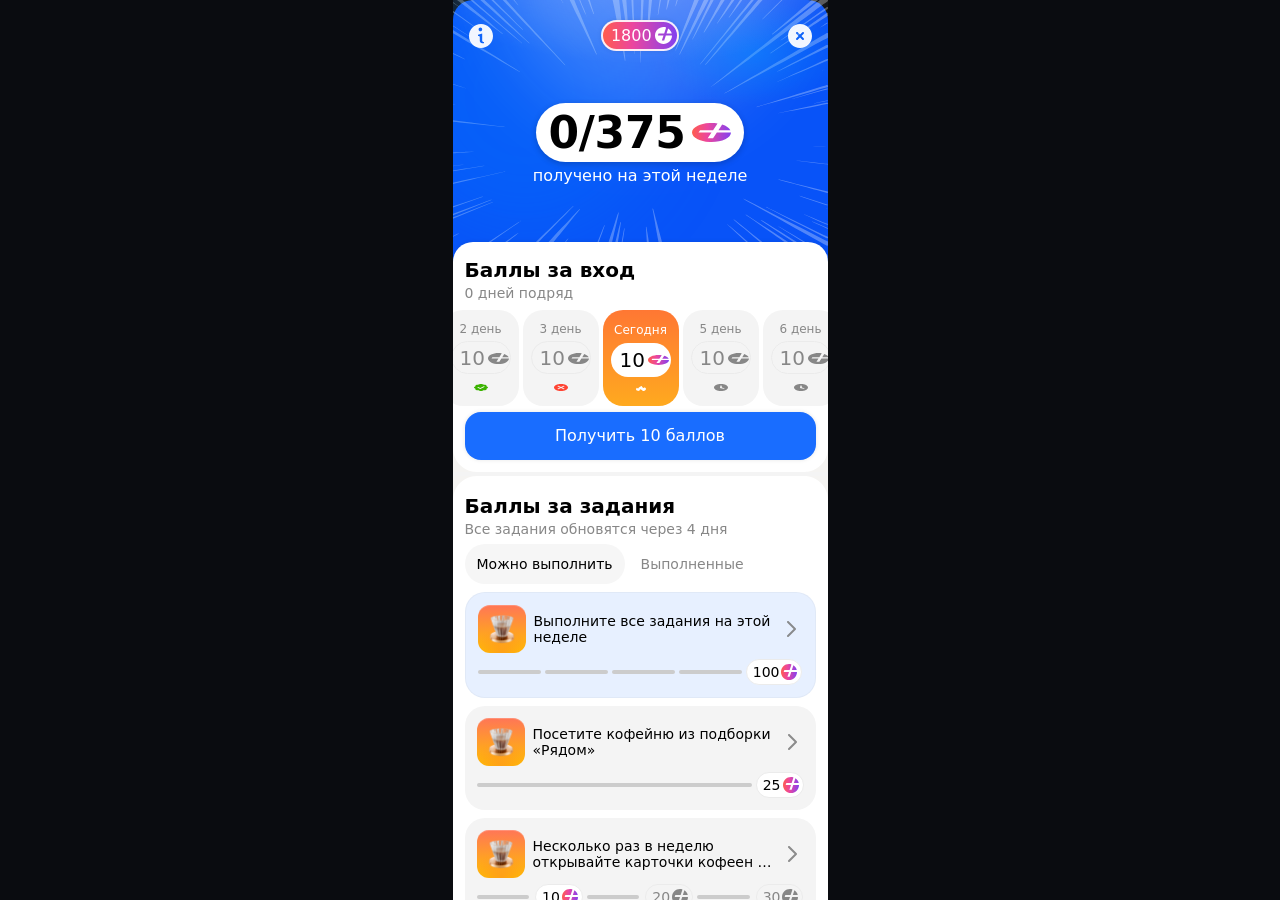
==== index.html @ e3fb606b "Мобильные: лучи через background-image; без scrollIntoView в прогрессе заданий - hero-rays: фон вмес" ====
<!DOCTYPE html>
<html lang="ru">
  <head>
    <meta charset="UTF-8" />
    <meta name="viewport" content="width=device-width, initial-scale=1" />
    <title>Геймцентр — задания</title>
    <link rel="preconnect" href="https://yastatic.net" crossorigin />
    <link rel="stylesheet" href="fonts.css" />
    <link rel="stylesheet" href="styles.css" />
    <link rel="stylesheet" href="game.css" />
  </head>
  <body>
    <div class="game">
      <div class="game__inner">
        <header class="game-hero" aria-label="Прогресс за неделю">
          <!-- 2277:43684 — лучи (y -30, h 345, x на img -4.608), под пятнами 2277:43852 -->
          <div class="game-hero__rays" aria-hidden="true"></div>
          <!-- 2277:43852 — два мягких пятна (SVG из макета), под градиентом свечения -->
          <div class="game-hero__blob game-hero__blob--1" aria-hidden="true">
            <div class="game-hero__blob-rot">
              <div class="game-hero__blob-frame">
                <img class="game-hero__blob-img" src="assets/screen/hero-blob-1.svg" alt="" width="453" height="446" />
              </div>
            </div>
          </div>
          <div class="game-hero__blob game-hero__blob--2" aria-hidden="true">
            <div class="game-hero__blob-rot">
              <div class="game-hero__blob-frame">
                <img class="game-hero__blob-img" src="assets/screen/hero-blob-2.svg" alt="" width="453" height="446" />
              </div>
            </div>
          </div>
          <div class="game-hero__glow" aria-hidden="true"></div>
          <!-- 2314:16558: YS Text Medium 16/20, глифы 24/24 + Plus 20 (inset 6.25% → 17.5) -->
          <div class="game-header">
            <button type="button" class="game-header__ico" aria-label="Справка">
              <img
                class="game-header__ico-img"
                src="assets/screen/header-icon-info.svg"
                width="24"
                height="24"
                alt=""
                decoding="async"
              />
            </button>
            <div class="game-balance">
              <div class="game-balance__pill" role="status" aria-label="Баланс баллов">
                <div class="game-balance__row">
                  <span class="game-balance__value" id="headerBalanceValue">1800</span>
                  <div class="game-balance__ico-box" aria-hidden="true">
                    <img
                      class="game-balance__ico"
                      src="assets/screen/balance-plus-glyph.svg"
                      alt=""
                      decoding="async"
                    />
                  </div>
                </div>
              </div>
            </div>
            <button type="button" class="game-header__ico" aria-label="Закрыть">
              <img
                class="game-header__ico-img"
                src="assets/screen/header-icon-close.svg"
                width="24"
                height="24"
                alt=""
                decoding="async"
              />
            </button>
          </div>
          <div class="game-hero__text">
            <h1 class="game-hero__title-sr">Выполняйте задания за баллы</h1>
            <div class="game-hero__text-inner">
              <div class="game-hero__week-block">
                <div class="game-hero__week-row">
                  <div class="game-hero__week-pill" role="status" aria-label="Прогресс за неделю по баллам">
                    <span class="game-hero__week-val" id="headerWeekProgress">0/375</span>
                    <div class="game-hero__week-ico" aria-hidden="true">
                      <img
                        class="game-hero__week-ico-img"
                        src="assets/screen/week-progress-plus.svg"
                        width="44"
                        height="44"
                        alt=""
                        decoding="async"
                      />
                    </div>
                  </div>
                </div>
                <p class="game-hero__sub">получено на этой неделе</p>
              </div>
            </div>
          </div>
        </header>
        <div class="game-sheet">
          <div class="game-slab">
            <h2 class="game-slab__h">Баллы за вход</h2>
            <p class="game-slab__hint" id="dailyStreakHint">0 дней подряд</p>
          </div>
          <!-- 2277:43643 + 2282: ряд дней: YS Text Medium, токены text/secondary #878787, margin/gap/пилы по макету -->
          <div class="daily" role="list" aria-label="Серия дней">
            <div class="daily__cell daily__cell--lost" role="listitem">
              <span class="daily__day">1 день</span>
              <div class="daily__tag">
                <div class="daily__tag-line">
                  <span class="daily__tag-val">10</span>
                  <div class="daily__tag-ico-wrap" aria-hidden="true">
                    <img class="daily__tag-ico" src="assets/screen/daily-glyph-coin.svg" width="21" height="21" alt="" />
                  </div>
                </div>
              </div>
              <img
                class="daily__mark"
                src="assets/screen/daily-icon-lost.svg"
                width="14"
                height="14"
                alt=""
                decoding="async"
              />
            </div>
            <div class="daily__cell daily__cell--icondone" role="listitem">
              <span class="daily__day">2 день</span>
              <div class="daily__tag">
                <div class="daily__tag-line">
                  <span class="daily__tag-val">10</span>
                  <div class="daily__tag-ico-wrap" aria-hidden="true">
                    <img class="daily__tag-ico" src="assets/screen/daily-glyph-coin.svg" width="21" height="21" alt="" />
                  </div>
                </div>
              </div>
              <img
                class="daily__mark"
                src="assets/screen/daily-icon-done.svg"
                width="14"
                height="14"
                alt=""
                decoding="async"
              />
            </div>
            <div class="daily__cell daily__cell--lost" role="listitem">
              <span class="daily__day">3 день</span>
              <div class="daily__tag">
                <div class="daily__tag-line">
                  <span class="daily__tag-val">10</span>
                  <div class="daily__tag-ico-wrap" aria-hidden="true">
                    <img class="daily__tag-ico" src="assets/screen/daily-glyph-coin.svg" width="21" height="21" alt="" />
                  </div>
                </div>
              </div>
              <img
                class="daily__mark"
                src="assets/screen/daily-icon-lost.svg"
                width="14"
                height="14"
                alt=""
                decoding="async"
              />
            </div>
            <div
              class="daily__cell daily__cell--today"
              id="dailyCellToday"
              role="listitem"
              data-claimed="false"
              aria-label="Серия, сегодня"
            >
              <span class="daily__day">Сегодня</span>
              <div class="daily__tag">
                <div class="daily__tag-line">
                  <span class="daily__tag-val">10</span>
                  <div class="daily__tag-ico-wrap" aria-hidden="true">
                    <img
                      class="daily__tag-ico"
                      id="dailyCellTodayGlyph"
                      src="assets/screen/daily-glyph-coin-today.svg"
                      width="21"
                      height="21"
                      alt=""
                    />
                  </div>
                </div>
              </div>
              <img
                class="daily__mark daily__mark--flame"
                id="dailyCellTodayMark"
                src="assets/screen/daily-icon-flame.svg"
                width="10"
                height="10"
                alt=""
                decoding="async"
                aria-hidden="true"
              />
            </div>
            <div class="daily__cell daily__cell--iconnext" role="listitem">
              <span class="daily__day">5 день</span>
              <div class="daily__tag">
                <div class="daily__tag-line">
                  <span class="daily__tag-val">10</span>
                  <div class="daily__tag-ico-wrap" aria-hidden="true">
                    <img class="daily__tag-ico" src="assets/screen/daily-glyph-coin.svg" width="21" height="21" alt="" />
                  </div>
                </div>
              </div>
              <img
                class="daily__mark"
                src="assets/screen/daily-icon-next.svg"
                width="14"
                height="14"
                alt=""
                decoding="async"
              />
            </div>
            <div class="daily__cell daily__cell--iconnext" role="listitem">
              <span class="daily__day">6 день</span>
              <div class="daily__tag">
                <div class="daily__tag-line">
                  <span class="daily__tag-val">10</span>
                  <div class="daily__tag-ico-wrap" aria-hidden="true">
                    <img class="daily__tag-ico" src="assets/screen/daily-glyph-coin.svg" width="21" height="21" alt="" />
                  </div>
                </div>
              </div>
              <img
                class="daily__mark"
                src="assets/screen/daily-icon-next.svg"
                width="14"
                height="14"
                alt=""
                decoding="async"
              />
            </div>
            <div class="daily__cell daily__cell--iconnext" role="listitem">
              <span class="daily__day">7 день</span>
              <div class="daily__tag">
                <div class="daily__tag-line">
                  <span class="daily__tag-val">10</span>
                  <div class="daily__tag-ico-wrap" aria-hidden="true">
                    <img class="daily__tag-ico" src="assets/screen/daily-glyph-coin.svg" width="21" height="21" alt="" />
                  </div>
                </div>
              </div>
              <img
                class="daily__mark"
                src="assets/screen/daily-icon-next.svg"
                width="14"
                height="14"
                alt=""
                decoding="async"
              />
            </div>
          </div>
          <button type="button" class="daily-cta js-award-claim" id="getDailyBtn" data-reward="10">Получить 10 баллов</button>
          <div class="game-dsep" role="separator" aria-hidden="true">
            <span class="game-dsep__corner game-dsep__corner--tl"
              ><img src="assets/screen/game-dsep-corner-tl.svg" width="32" height="32" alt="" decoding="async"
            /></span>
            <span class="game-dsep__corner game-dsep__corner--tr"
              ><img src="assets/screen/game-dsep-corner-tr.svg" width="32" height="32" alt="" decoding="async"
            /></span>
            <span class="game-dsep__corner game-dsep__corner--bl"
              ><img src="assets/screen/game-dsep-corner-bl.svg" width="32" height="32" alt="" decoding="async"
            /></span>
            <span class="game-dsep__corner game-dsep__corner--br"
              ><img src="assets/screen/game-dsep-corner-br.svg" width="32" height="32" alt="" decoding="async"
            /></span>
          </div>
          <section class="weekly" aria-labelledby="weekly-h">
            <div class="weekly__head">
              <h2 id="weekly-h" class="weekly__title">Баллы за задания</h2>
              <p class="weekly__hint">Все задания обновятся через 4 дня</p>
            </div>
            <div class="task-tabs">
              <div class="task-tabs__track" role="tablist" aria-label="Типы заданий">
                <button type="button" class="task-tabs__tab" role="tab" id="tab-avail" aria-selected="true" aria-controls="task-panel-available" tabindex="0">Можно выполнить</button>
                <button type="button" class="task-tabs__tab" role="tab" id="tab-finished" aria-selected="false" aria-controls="task-panel-done" tabindex="-1">Выполненные</button>
              </div>
            </div>
            <div class="task-panels">
              <div class="task-list task-panel" id="task-panel-available" role="tabpanel" aria-labelledby="tab-avail">
                
                <article
                  class="award-card award-card--active award-card--spotlight award-card--task-cursor award-card--task-cursor--active"
                  data-state="active"
                  data-task="spotlight"
                  data-task-title="Выполните все задания на этой неделе"
                  aria-label="Главное задание недели: все задания выполнены"
                >
                  <div class="award-card__top">
                    <div class="award-card__row award-card__row--tight">
                      <div class="award-card__icon-wrap" aria-hidden="true">
                        <div class="award-card__icon-bg">
                          <div class="award-card__icon-inner">
                            <img class="award-card__icon-img" src="assets/coffee.png" width="32" height="32" alt="" decoding="async" />
                          </div>
                        </div>
                      </div>
                      <div class="award-card__list-block">
                        <p class="award-card__title">Выполните все задания на этой неделе</p>
                        <button type="button" class="award-card__link" aria-label="Подробнее">
                          <img class="award-card__chev" src="assets/chevron.svg" width="9" height="16" alt="" />
                        </button>
                      </div>
                    </div>
                  </div>
                  <div class="award-card__progress award-card__progress--quad award-card__progress--spotlight" aria-hidden="true">
                    <div class="award-card__qseg award-card__qseg--spotlight">
                      <div class="award-card__dbar award-card__dbar--spotlight js-dbar-early" data-idx="0"></div>
                    </div>
                    <div class="award-card__qseg award-card__qseg--spotlight">
                      <div class="award-card__dbar award-card__dbar--spotlight js-dbar-early" data-idx="1"></div>
                    </div>
                    <div class="award-card__qseg award-card__qseg--spotlight">
                      <div class="award-card__dbar award-card__dbar--spotlight js-dbar-early" data-idx="2"></div>
                    </div>
                    <div class="award-card__qseg award-card__qseg--spotlight award-card__qseg--track">
                      <div class="award-card__dbar award-card__dbar--spotlight">
                        <div class="award-card__dbar-fill award-card__dbar-fill--quad js-spotbar-last" style="width: 0%"></div>
                      </div>
                    </div>
                    <div class="award-card__tag award-card__tag--on award-card__tag--end award-card__tag--spotlight">
                      <span class="award-card__tag-val">100</span>
                      <img
                        class="award-card__tag-ico"
                        src="assets/screen/award-coin-glyph-warm.svg"
                        width="16"
                        height="16"
                        alt=""
                        decoding="async"
                      />
                    </div>
                  </div>
                  <div class="award-card__footer js-spot-claim-footer" hidden>
                    <button
                      type="button"
                      class="award-card__primary js-award-claim js-task-claim"
                      data-reward="100"
                    >
                      Получить 100 баллов
                    </button>
                  </div>
                </article>
                <article
                  class="award-card award-card--active award-card--task-cursor award-card--task-cursor--active"
                  data-state="active"
                  data-task="extra1"
                  data-task-title="Посетите кофейню из подборки «Рядом»"
                  aria-label="Простое задание: визит в кофейню"
                >
                  <div class="award-card__top">
                    <div class="award-card__row award-card__row--tight">
                      <div class="award-card__icon-wrap" aria-hidden="true">
                        <div class="award-card__icon-bg">
                          <div class="award-card__icon-inner">
                            <img class="award-card__icon-img" src="assets/coffee.png" width="32" height="32" alt="" />
                          </div>
                        </div>
                      </div>
                      <div class="award-card__list-block">
                        <p class="award-card__title">Посетите кофейню из подборки «Рядом»</p>
                        <button type="button" class="award-card__link" aria-label="Подробнее">
                          <img class="award-card__chev" src="assets/chevron.svg" width="9" height="16" alt="" />
                        </button>
                      </div>
                    </div>
                  </div>
                  <div class="award-card__progress award-card__progress--bonus" aria-hidden="true">
                    <div class="award-card__qseg award-card__qseg--track award-card__bonus-qseg">
                      <div class="award-card__dbar">
                        <div class="award-card__dbar-fill award-card__dbar-fill--quad js-simple-task-bar-fill" style="width: 0%"></div>
                      </div>
                    </div>
                    <div class="award-card__tag award-card__tag--on award-card__tag--end">
                      <span class="award-card__tag-val js-extra-tag-val">25</span>
                      <img
                        class="award-card__tag-ico"
                        src="assets/screen/award-coin-glyph-warm.svg"
                        width="16"
                        height="16"
                        alt=""
                        decoding="async"
                      />
                    </div>
                  </div>
                  <div class="award-card__footer js-generic-claim-footer" hidden>
                    <button type="button" class="award-card__primary js-award-claim js-task-claim" data-reward="25">
                      Получить 25 баллов
                    </button>
                  </div>
                </article>
                <article
                  class="award-card award-card--active award-card--task-cursor award-card--task-cursor--active"
                  data-state="active"
                  data-task="milestone"
                  aria-label="Этапы наград"
                >
                  <div class="award-card__top">
                    <div class="award-card__row award-card__row--tight">
                      <div class="award-card__icon-wrap" aria-hidden="true">
                        <div class="award-card__icon-bg">
                          <div class="award-card__icon-inner">
                            <img class="award-card__icon-img" src="assets/coffee.png" width="32" height="32" alt="" />
                          </div>
                        </div>
                      </div>
                      <div class="award-card__list-block">
                        <p class="award-card__title">
                          Несколько раз в неделю открывайте карточки кофеен — любые точки на карте
                        </p>
                        <button type="button" class="award-card__link" aria-label="Подробнее">
                          <img class="award-card__chev" src="assets/chevron.svg" width="9" height="16" alt="" />
                        </button>
                      </div>
                    </div>
                  </div>
                  <div class="award-card__progress" aria-hidden="true">
                    <div class="award-card__seg">
                      <div class="award-card__bar js-mile-bar" data-idx="0"></div>
                      <div class="award-card__tag award-card__tag--on">
                        <span class="award-card__tag-val">10</span>
                        <img
                          class="award-card__tag-ico"
                          src="assets/screen/award-coin-glyph-warm.svg"
                          width="16"
                          height="16"
                          alt=""
                          decoding="async"
                        />
                      </div>
                    </div>
                    <div class="award-card__seg">
                      <div class="award-card__bar js-mile-bar" data-idx="1"></div>
                      <div class="award-card__tag">
                        <span class="award-card__tag-val">20</span>
                        <img
                          class="award-card__tag-ico"
                          src="assets/screen/award-coin-glyph-muted.svg"
                          width="16"
                          height="16"
                          alt=""
                          decoding="async"
                        />
                      </div>
                    </div>
                    <div class="award-card__seg">
                      <div class="award-card__bar js-mile-bar" data-idx="2"></div>
                      <div class="award-card__tag">
                        <span class="award-card__tag-val">30</span>
                        <img
                          class="award-card__tag-ico"
                          src="assets/screen/award-coin-glyph-muted.svg"
                          width="16"
                          height="16"
                          alt=""
                          decoding="async"
                        />
                      </div>
                    </div>
                  </div>
                  <div class="award-card__footer js-mile-claim-footer" hidden>
                    <button
                      type="button"
                      class="award-card__primary js-award-claim js-task-claim"
                      data-reward="10"
                    >
                      Получить 10 баллов
                    </button>
                  </div>
                </article>
                <article
                  class="award-card award-card--active award-card--task-cursor award-card--task-cursor--active"
                  data-state="active"
                  data-task="multi1"
                  data-task-title="Отзывы в течение недели — семь этапов наград"
                  aria-label="Этапы за отзывы: семь шагов"
                >
                  <div class="award-card__top">
                    <div class="award-card__row award-card__row--tight">
                      <div class="award-card__icon-wrap" aria-hidden="true">
                        <div class="award-card__icon-bg">
                          <div class="award-card__icon-inner">
                            <img class="award-card__icon-img" src="assets/coffee.png" width="32" height="32" alt="" />
                          </div>
                        </div>
                      </div>
                      <div class="award-card__list-block">
                        <p class="award-card__title">Отзывы в течение недели — семь этапов наград</p>
                        <button type="button" class="award-card__link" aria-label="Подробнее">
                          <img class="award-card__chev" src="assets/chevron.svg" width="9" height="16" alt="" />
                        </button>
                      </div>
                    </div>
                  </div>
                  <div class="award-card__progress award-card__progress--scroll" aria-hidden="true">
                    <div class="award-card__seg">
                      <div class="award-card__bar js-mile-bar" data-idx="0"></div>
                      <div class="award-card__tag award-card__tag--on">
                        <span class="award-card__tag-val">10</span>
                        <img
                          class="award-card__tag-ico"
                          src="assets/screen/award-coin-glyph-warm.svg"
                          width="16"
                          height="16"
                          alt=""
                          decoding="async"
                        />
                      </div>
                    </div>
                    <div class="award-card__seg">
                      <div class="award-card__bar js-mile-bar" data-idx="1"></div>
                      <div class="award-card__tag">
                        <span class="award-card__tag-val">10</span>
                        <img
                          class="award-card__tag-ico"
                          src="assets/screen/award-coin-glyph-muted.svg"
                          width="16"
                          height="16"
                          alt=""
                          decoding="async"
                        />
                      </div>
                    </div>
                    <div class="award-card__seg">
                      <div class="award-card__bar js-mile-bar" data-idx="2"></div>
                      <div class="award-card__tag">
                        <span class="award-card__tag-val">10</span>
                        <img
                          class="award-card__tag-ico"
                          src="assets/screen/award-coin-glyph-muted.svg"
                          width="16"
                          height="16"
                          alt=""
                          decoding="async"
                        />
                      </div>
                    </div>
                    <div class="award-card__seg">
                      <div class="award-card__bar js-mile-bar" data-idx="3"></div>
                      <div class="award-card__tag">
                        <span class="award-card__tag-val">10</span>
                        <img
                          class="award-card__tag-ico"
                          src="assets/screen/award-coin-glyph-muted.svg"
                          width="16"
                          height="16"
                          alt=""
                          decoding="async"
                        />
                      </div>
                    </div>
                    <div class="award-card__seg">
                      <div class="award-card__bar js-mile-bar" data-idx="4"></div>
                      <div class="award-card__tag">
                        <span class="award-card__tag-val">10</span>
                        <img
                          class="award-card__tag-ico"
                          src="assets/screen/award-coin-glyph-muted.svg"
                          width="16"
                          height="16"
                          alt=""
                          decoding="async"
                        />
                      </div>
                    </div>
                    <div class="award-card__seg">
                      <div class="award-card__bar js-mile-bar" data-idx="5"></div>
                      <div class="award-card__tag">
                        <span class="award-card__tag-val">10</span>
                        <img
                          class="award-card__tag-ico"
                          src="assets/screen/award-coin-glyph-muted.svg"
                          width="16"
                          height="16"
                          alt=""
                          decoding="async"
                        />
                      </div>
                    </div>
                    <div class="award-card__seg">
                      <div class="award-card__bar js-mile-bar" data-idx="6"></div>
                      <div class="award-card__tag">
                        <span class="award-card__tag-val">20</span>
                        <img
                          class="award-card__tag-ico"
                          src="assets/screen/award-coin-glyph-muted.svg"
                          width="16"
                          height="16"
                          alt=""
                          decoding="async"
                        />
                      </div>
                    </div>
                  </div>
                  <div class="award-card__footer js-mile-claim-footer" hidden>
                    <button
                      type="button"
                      class="award-card__primary js-award-claim js-task-claim"
                      data-reward="10"
                    >
                      Получить 10 баллов
                    </button>
                  </div>
                </article>
                <article
                  class="award-card award-card--active award-card--task-cursor award-card--task-cursor--active"
                  data-state="active"
                  data-task="bonus"
                  data-task-title="Откройте экран «Акции недели»"
                  aria-label="Простое задание: акции недели"
                >
                  <div class="award-card__top">
                    <div class="award-card__row award-card__row--tight">
                      <div class="award-card__icon-wrap" aria-hidden="true">
                        <div class="award-card__icon-bg">
                          <div class="award-card__icon-inner">
                            <img class="award-card__icon-img" src="assets/coffee.png" width="32" height="32" alt="" />
                          </div>
                        </div>
                      </div>
                      <div class="award-card__list-block">
                        <p class="award-card__title">Откройте экран «Акции недели»</p>
                        <button type="button" class="award-card__link" aria-label="Подробнее">
                          <img class="award-card__chev" src="assets/chevron.svg" width="9" height="16" alt="" />
                        </button>
                      </div>
                    </div>
                  </div>
                  <div class="award-card__progress award-card__progress--bonus" aria-hidden="true">
                    <div class="award-card__qseg award-card__qseg--track award-card__bonus-qseg">
                      <div class="award-card__dbar">
                        <div
                          class="award-card__dbar-fill award-card__dbar-fill--quad js-bonus-bar-fill"
                          style="width: 0%"
                        ></div>
                      </div>
                    </div>
                    <div class="award-card__tag award-card__tag--on award-card__tag--end">
                      <span class="award-card__tag-val">40</span>
                      <img
                        class="award-card__tag-ico"
                        src="assets/screen/award-coin-glyph-warm.svg"
                        width="16"
                        height="16"
                        alt=""
                        decoding="async"
                      />
                    </div>
                  </div>
                  <div class="award-card__footer js-bonus-claim-footer" hidden>
                    <button
                      type="button"
                      class="award-card__primary js-award-claim js-task-claim"
                      data-reward="40"
                    >
                      Получить 40 баллов
                    </button>
                  </div>
                </article>
              
              </div>
              <div class="task-list task-panel" id="task-panel-done" role="tabpanel" hidden aria-labelledby="tab-finished">
                <p class="task-panel-empty js-task-done-empty">Пока нет выполненных наград за эту неделю.</p>
              </div>
            </div>
          </section>
        </div>
      </div>
    </div>
    <script src="haptics.js"></script>
    <script src="coins.js"></script>
    <script src="tasks.js"></script>
    <script src="game.js"></script>
    <script src="daily-claim.js"></script>
  </body>
</html>
---- fonts.css ----
/* YS Text (не Cond) — контент, карточки, кроме .game-hero */
@font-face {
  font-family: "YS Text";
  font-style: normal;
  font-weight: 400;
  font-display: swap;
  src: url("https://yastatic.net/s3/home/fonts/ys/4/text-regular.woff2") format("woff2");
}

@font-face {
  font-family: "YS Text";
  font-style: normal;
  font-weight: 500;
  font-display: swap;
  src: url("https://yastatic.net/s3/home/fonts/ys/4/text-medium.woff2") format("woff2");
}

@font-face {
  font-family: "YS Text";
  font-style: normal;
  font-weight: 700;
  font-display: swap;
  src: url("https://yastatic.net/s3/home/fonts/ys/4/text-bold.woff2") format("woff2");
}

@font-face {
  font-family: "YS Text";
  font-style: normal;
  font-weight: 800;
  font-display: swap;
  src: url("https://yastatic.net/s3/home/fonts/ys/4/text-heavy.woff2") format("woff2");
}

/* YS Text Cond (Яндекс) — только шапка .game-hero */
@font-face {
  font-family: "YS Text Cond";
  font-style: normal;
  font-weight: 400;
  font-display: swap;
  src: url("https://yastatic.net/s3/home/fonts/ys/4/text-cond-regular.woff2") format("woff2");
}

@font-face {
  font-family: "YS Text Cond";
  font-style: normal;
  font-weight: 500;
  font-display: swap;
  src: url("https://yastatic.net/s3/home/fonts/ys/4/text-cond-medium.woff2") format("woff2");
}

@font-face {
  font-family: "YS Text Cond";
  font-style: normal;
  font-weight: 700;
  font-display: swap;
  src: url("https://yastatic.net/s3/home/fonts/ys/4/text-cond-bold.woff2") format("woff2");
}

/* Heavy в вёрстке Яндекса = крупные цифры, маппим на 800 */
@font-face {
  font-family: "YS Text Cond";
  font-style: normal;
  font-weight: 800;
  font-display: swap;
  src: url("https://yastatic.net/s3/home/fonts/ys/4/text-cond-heavy.woff2") format("woff2");
}

:root {
  --text-color-bg: #fff;
}
---- styles.css ----
:root {
  --bg: #0f1115;
  --text: #e8eaed;
}

* {
  box-sizing: border-box;
}

html {
  height: 100%;
}

body {
  height: 100%;
  max-height: 100%;
  margin: 0;
  font-family: "YS Text", system-ui, -apple-system, "Segoe UI", Roboto, sans-serif;
  background: var(--bg);
  color: var(--text);
  overflow: hidden;
  -webkit-font-smoothing: antialiased;
}

.stage {
  position: relative;
  min-height: 100%;
  display: flex;
  align-items: flex-start;
  justify-content: center;
  padding: 24px 16px 40px;
  background: radial-gradient(ellipse 80% 60% at 50% 40%, #1a1f2e 0%, var(--bg) 55%);
}

.stage__stack {
  display: flex;
  flex-direction: column;
  align-items: center;
  gap: 20px;
  width: 100%;
  max-width: 400px;
}

/* --- Карточка: Figma Award Item / Compact, состояния 2277:43610 --- */
.award-card {
  --award-text: #000;
  --award-success: #3bb300;
  --award-alert: #f43;
  --award-muted: #878787;
  --award-sep: #ebebeb;
  --award-track: #ccc;
  --award-cta: #196dff;
  --award-cta-hover: #3b7fff;

  width: 100%;
  max-width: 335px;
  border-radius: 20px;
  padding: 12px;
  display: flex;
  flex-direction: column;
  z-index: 2;
  box-shadow: 0 8px 32px rgba(0, 0, 0, 0.28);
  user-select: text;
}

.award-card--active {
  background: #f4f4f4;
  gap: 0;
}

.award-card--done,
.award-card--close {
  background: rgba(59, 179, 0, 0.1);
}

.award-card--done {
  gap: 6px;
}

.award-card--close,
.award-card--lost {
  gap: 0;
}

.award-card--lost {
  background: rgba(255, 68, 51, 0.1);
}

.award-card__row {
  display: flex;
  align-items: flex-start;
  gap: 12px;
  width: 100%;
}

.award-card--close .award-card__row {
  align-items: center;
}

/* 2277:43613 / List-Item: 8px между иконкой 48 и блоком текста */
.award-card__row--tight {
  align-items: center;
  gap: 8px;
}

.award-card__icon-wrap {
  flex-shrink: 0;
}

.award-card__icon-bg {
  width: 48px;
  height: 48px;
  border-radius: 12px;
  display: flex;
  align-items: center;
  justify-content: center;
  padding: 0 8px;
  /* 2277: — линейный + радиальный слой как в Figma (иконка кофе) */
  background:
    radial-gradient(110% 95% at 50% 100%, rgba(255, 119, 51, 0.42) 0%, rgba(255, 191, 0, 0) 55%),
    linear-gradient(180deg, #ff7657 0%, #ffbf00 100%);
  box-shadow: inset 0 1px 0 rgba(255, 255, 255, 0.2);
}

.award-card__icon-inner {
  display: flex;
  align-items: center;
  justify-content: center;
  width: 32px;
  height: 32px;
  overflow: hidden;
  border-radius: 6px;
}

.award-card__icon-img {
  display: block;
  width: 32px;
  height: 32px;
  object-fit: cover;
  object-position: center;
}

.award-card__list-block {
  flex: 1 1 0;
  min-width: 0;
  display: flex;
  align-items: center;
  gap: 0;
  padding: 8px 0 8px 8px;
}

.award-card__row--tight .award-card__list-block {
  align-items: center;
  /* Выровнять заголовок по вертикали с иконкой 48px: без лишнего padding сверху/снизу; отступ от иконки только через gap ряда (8px) */
  padding-top: 0;
  padding-bottom: 0;
  padding-left: 0;
}

.award-card__list-block .award-card__title {
  flex: 1 1 0;
  min-width: 0;
}

.award-card__list-block .award-card__link {
  flex-shrink: 0;
  align-self: center;
  min-height: 20px;
  min-width: 24px;
  padding: 0 0 0 4px;
}

.award-card__copy {
  flex: 1 1 0;
  min-width: 0;
  display: flex;
  flex-direction: column;
  align-items: flex-start;
  gap: 2px;
  justify-content: center;
}

.award-card__copy--bundle {
  flex: 1 1 0;
  min-width: 0;
  gap: 4px;
  padding-left: 8px;
  box-sizing: border-box;
}

.award-card__status-line {
  display: flex;
  flex-wrap: wrap;
  align-items: center;
  gap: 3px;
  max-width: 100%;
}

.award-card__meta {
  display: flex;
  align-items: center;
  gap: 2px;
}

.award-card__sep {
  font-size: 12px;
  line-height: 14px;
  font-weight: 500;
  color: var(--award-muted);
  font-family: "YS Text", system-ui, sans-serif;
  font-synthesis: none;
}

.award-card--close .award-card__sep {
  color: var(--award-success);
}

.award-card__points {
  display: inline-flex;
  align-items: center;
  gap: 1px;
}

.award-card__points-txt {
  font-size: 12px;
  line-height: 14px;
  font-weight: 500;
  color: var(--award-muted);
  font-family: "YS Text", system-ui, sans-serif;
  font-synthesis: none;
  font-feature-settings: "tnum" 0, "pnum" 1, "lnum" 1, "onum" 0;
  white-space: nowrap;
}

.award-card--close .award-card__points-txt {
  color: var(--award-success);
}

.award-card__lost-ico {
  display: flex;
  align-items: center;
  justify-content: center;
  width: 11px;
  height: 14px;
  flex-shrink: 0;
}

.award-card__lost-ico img {
  display: block;
  width: 14px;
  height: 14px;
}

.award-card__check-wrap {
  display: flex;
  align-items: center;
  justify-content: center;
  width: 11px;
  height: 11px;
  flex-shrink: 0;
}

.award-card__check {
  display: block;
  width: 11px;
  height: 11px;
}

/* Medium, капшены (12/14) */
.award-card__status {
  font-family: "YS Text", system-ui, -apple-system, "Segoe UI", Roboto, sans-serif;
  font-size: 12px;
  line-height: 14px;
  font-style: normal;
  font-weight: 500;
  font-synthesis: none;
  font-feature-settings: "tnum" 0, "pnum" 1, "lnum" 1, "onum" 0;
  white-space: nowrap;
}

.award-card__status--ok {
  color: var(--award-success);
}

.award-card__status--bad {
  color: var(--award-alert);
}

.award-card__title {
  margin: 0;
  font-size: 14px;
  line-height: 16px;
  font-weight: 500;
  color: var(--award-text);
  font-feature-settings: "tnum" 0, "pnum" 1, "lnum" 1, "onum" 0;
}

/* Active: прогресс 10–20–30 */
.award-card__progress {
  display: flex;
  align-items: center;
  gap: 4px;
  width: 100%;
  margin-top: 6px;
}

/* Больше трёх этапов: прогресс крутится по горизонтали (~3 сегмента + кусок 4-го); скроллбар скрыт */
.award-card__progress--scroll {
  flex-wrap: nowrap;
  overflow-x: auto;
  overflow-y: hidden;
  -webkit-overflow-scrolling: touch;
  overscroll-behavior-x: contain;
  scrollbar-width: none;
  margin-left: 0;
  margin-right: 0;
}

.award-card__progress--scroll::-webkit-scrollbar {
  display: none;
}

/* 3 полных сегмента + ~20% четвёртого: (100% − 3×gap) / 3.2 */
.award-card__progress--scroll .award-card__seg {
  flex: 0 0 calc((100% - 12px) / 3.2);
  min-width: calc((100% - 12px) / 3.2);
  box-sizing: border-box;
}

.award-card__seg {
  display: flex;
  flex: 1 1 0;
  align-items: center;
  gap: 6px;
  min-width: 0;
}

.award-card__bar {
  height: 4px;
  flex: 1 1 auto;
  min-width: 4px;
  border-radius: 8px;
  background: var(--award-track);
  transition: background 0.15s ease;
}

.award-card__bar.is-filled {
  background: var(--award-cta);
}

.award-card__tag {
  display: inline-flex;
  align-items: center;
  justify-content: center;
  gap: 2px;
  flex-shrink: 0;
  padding: 4px 4px 4px 6px;
  border-radius: 100px;
  border: 1px solid var(--award-sep);
  font-size: 14px;
  line-height: 16px;
  font-weight: 500;
  color: var(--award-muted);
  font-family: "YS Text", system-ui, sans-serif;
  font-feature-settings: "tnum" 0, "pnum" 1, "lnum" 1, "onum" 0;
  font-synthesis: none;
}

.award-card__tag--on {
  background: #fff;
  color: var(--award-text);
  border-color: var(--award-sep);
}

.award-card__tag img,
.award-card__tag-ico {
  display: block;
  width: 16px;
  height: 16px;
  flex-shrink: 0;
  object-fit: contain;
}

.award-card__points-ico {
  display: block;
  width: 11px;
  height: 11px;
  flex-shrink: 0;
  object-fit: contain;
}

.award-card__tag-val {
  line-height: 16px;
}

.award-card__foot {
  display: flex;
  flex-wrap: wrap;
  align-items: baseline;
  gap: 0 3px;
  margin: 0;
  margin-top: 4px;
  padding: 0;
  font-size: 12px;
  line-height: 14px;
  font-weight: 500;
  color: var(--award-muted);
  font-family: "YS Text", system-ui, sans-serif;
  font-synthesis: none;
  font-feature-settings: "tnum" 0, "pnum" 1, "lnum" 1, "onum" 0;
}

.award-card__foot-txt {
  white-space: nowrap;
}

.award-card__foot-dot {
  color: var(--award-muted);
  padding: 0 1px;
}

.award-card__link {
  flex-shrink: 0;
  display: flex;
  align-items: center;
  align-self: center;
  min-width: 24px;
  min-height: 48px;
  margin: 0;
  padding: 0 0 0 4px;
  border: 0;
  background: transparent;
  cursor: pointer;
  opacity: 0.85;
  transition: opacity 0.12s ease;
}

.award-card__link:hover {
  opacity: 1;
}

/* Шеврон как в Figma Award Item / Active (2277:43611): вектор ~9×16 в иконке 24×24) */
.award-card__chev {
  display: block;
  width: 9px;
  height: 16px;
  flex-shrink: 0;
}

.award-card__footer {
  width: 100%;
  padding-top: 4px;
}

.award-card__primary {
  display: block;
  width: 100%;
  border: 0;
  border-radius: 16px;
  background: var(--award-cta);
  color: #fff;
  font-size: 16px;
  line-height: 20px;
  font-weight: 500;
  font-family: inherit;
  font-feature-settings: "tnum" 0, "pnum" 1, "lnum" 1, "onum" 0;
  padding: 14px 16px;
  text-align: center;
  cursor: pointer;
  transition: background 0.12s ease, transform 0.1s ease;
}

.award-card__primary:hover {
  background: var(--award-cta-hover);
}

.award-card__primary:active {
  transform: scale(0.99);
}

/* Частицы награды: PNG из assets/CoinsPic — движение через transform (композит), не left/top */
.coin-entity {
  position: fixed;
  left: 0;
  top: 0;
  width: 40px;
  height: 40px;
  pointer-events: none;
  z-index: 20;
  contain: layout;
  will-change: transform, opacity;
}

.coin-mesh {
  position: relative;
  width: 100%;
  height: 100%;
  border-radius: 50%;
  overflow: hidden;
  will-change: transform;
}

.coin-sprite {
  display: block;
  width: 100%;
  height: 100%;
  object-fit: cover;
  border-radius: 50%;
  pointer-events: none;
  user-select: none;
  -webkit-user-drag: none;
  filter: drop-shadow(0 2px 4px rgba(0, 0, 0, 0.28));
}

@media (max-width: 600px) {
  .coin-sprite {
    filter: drop-shadow(0 1px 3px rgba(0, 0, 0, 0.25));
  }
}
---- game.css ----
/* Экран «штора» 2277:43683, max-w как в макете 375 — вьюпорт фиксирован, скролл внутри */
.game {
  height: 100%;
  max-height: 100%;
  min-height: 0;
  background: #0a0c10;
  padding: 0;
  display: flex;
  flex-direction: column;
  overflow: hidden;
  box-sizing: border-box;
}

.game__inner {
  flex: 1 1 auto;
  min-height: 0;
  max-width: 375px;
  width: 100%;
  margin: 0 auto;
  overflow-x: hidden;
  overflow-y: auto;
  overscroll-behavior: contain;
  -webkit-overflow-scrolling: touch;
  padding: 0 0 32px;
  box-sizing: border-box;
}

/* --- Синий хедер: proportional + lining, явно снимаем tnum (по умолчанию цифры YS с табл. шириной) */
.game-hero {
  position: relative;
  background: #0853f8;
  /* Верх 20px; низ без скругления — иначе на стыке с .game-sheet видны «рожки» тёмного фона */
  border-radius: 20px 20px 0 0;
  /* пятна из макета (2277:43852) вылезают вверх — нельзя overflow: hidden */
  overflow: visible;
  z-index: 0;
  padding-bottom: 0;
  font-family: "YS Text Cond", "YS Text", system-ui, sans-serif;
  font-variant-numeric: lining-nums proportional-nums;
  /* tnum 0 — иначе шрифт держит моноширинные (tabular) цифры; pnum 1 + tnum 0 = proportional */
  font-feature-settings: "tnum" 0, "pnum" 1, "lnum" 1, "onum" 0, "case" 1;
}

/* Бейдж баланса: YS Text Medium, макет 2314:16558 — 'lnum' 1, 'pnum' 1 (без tnum/case) */
.game-balance__value {
  font-family: "YS Text", system-ui, -apple-system, "Segoe UI", Roboto, sans-serif;
  font-size: 16px;
  line-height: 20px;
  font-weight: 500;
  font-style: normal;
  color: #fff;
  font-synthesis: none;
  font-variant-numeric: lining-nums proportional-nums;
  font-feature-settings: "lnum" 1, "pnum" 1;
  white-space: nowrap;
  overflow: hidden;
  text-overflow: ellipsis;
  max-width: 100%;
}

/* 2277:43684 — y -30, h 345; фон вместо <img>: в iOS Safari object-fit+cover для SVG даёт неверный масштаб */
.game-hero__rays {
  position: absolute;
  left: 0;
  right: 0;
  top: -30px;
  width: 100%;
  height: 345px;
  z-index: 0;
  pointer-events: none;
  overflow: hidden;
  opacity: 0.99;
  background-color: transparent;
  background-image: url("assets/screen/hero-rays.svg");
  background-repeat: no-repeat;
  /* ширина как в макете 379.609 при ширине 375; высота по пропорции viewBox, верх 345px видим */
  background-size: calc(100% + 4.608px) auto;
  background-position: -4.608px 0;
  -webkit-backface-visibility: hidden;
  backface-visibility: hidden;
}

/* Figma: два эллипса 278×285, rotate 90° + увеличенный кроп (inset) */
.game-hero__blob {
  position: absolute;
  z-index: 0;
  pointer-events: none;
  display: flex;
  width: 278px;
  height: 285px;
  align-items: center;
  justify-content: center;
  overflow: visible;
}

.game-hero__blob--1 {
  left: calc(50% - 115.5px);
  top: -49px;
  transform: translateX(-50%);
}

.game-hero__blob--2 {
  left: calc(50% + 0.5px);
  top: -167px;
  transform: translateX(-50%);
}

.game-hero__blob-rot {
  flex: 0 0 auto;
  width: 285px;
  height: 278px;
  transform: rotate(90deg);
  display: flex;
  align-items: center;
  justify-content: center;
}

.game-hero__blob-frame {
  position: relative;
  width: 285px;
  height: 278px;
  overflow: visible;
}

.game-hero__blob-img {
  position: absolute;
  display: block;
  /* как в Figma: растягиваем пятно за кадр 285×278, чтобы вошло тело размытия */
  inset: -30.22% -29.47% -30.22% -29.47%;
  object-fit: fill;
}

.game-hero__glow {
  position: absolute;
  inset: 0;
  z-index: 0;
  background:
    radial-gradient(ellipse 120% 80% at 50% -20%, rgba(255, 255, 255, 0.28) 0%, transparent 55%),
    radial-gradient(ellipse 50% 40% at 80% 20%, rgba(0, 150, 255, 0.4) 0%, transparent 50%);
  pointer-events: none;
}

.game-header {
  position: relative;
  z-index: 2;
  display: flex;
  align-items: center;
  justify-content: space-between;
  gap: 16px;
  /* 2314:16558: py 20, px 16 */
  padding: 20px 16px;
}

.game-header__ico {
  width: 24px;
  height: 24px;
  display: block;
  border: 0;
  padding: 0;
  background: transparent;
  cursor: pointer;
  flex-shrink: 0;
  line-height: 0;
  opacity: 0.95;
  transition: opacity 0.12s ease;
}

.game-header__ico-img {
  display: block;
  width: 24px;
  height: 24px;
}

.game-header__ico:hover {
  opacity: 1;
}

/* Всплывающий +N при награде (см. daily-claim.js) */
.game-balance__delta {
  position: absolute;
  top: 2px;
  left: 50%;
  z-index: 3;
  margin: 0;
  padding: 0;
  font-size: 15px;
  line-height: 18px;
  font-weight: 600;
  color: #fff;
  text-shadow: 0 1px 3px rgba(0, 0, 0, 0.28);
  pointer-events: none;
  white-space: nowrap;
  opacity: 0;
  font-feature-settings: "lnum" 1, "pnum" 1;
  font-variant-numeric: lining-nums proportional-nums;
  font-family: "YS Text", system-ui, -apple-system, "Segoe UI", Roboto, sans-serif;
  animation: game-balance-delta-float 1.1s ease-out forwards;
  transform: translate3d(-50%, 0, 0) scale(0.92);
}

@keyframes game-balance-delta-float {
  0% {
    opacity: 0;
    transform: translate3d(-50%, 6px, 0) scale(0.9);
  }
  12% {
    opacity: 1;
    transform: translate3d(-50%, 0, 0) scale(1.04);
  }
  100% {
    opacity: 0;
    transform: translate3d(-50%, -22px, 0) scale(0.98);
  }
}

@keyframes game-balance-pill-bump {
  0% {
    transform: scale(1);
  }
  32% {
    transform: scale(1.1);
  }
  64% {
    transform: scale(1.02);
  }
  100% {
    transform: scale(1);
  }
}

.game-balance {
  position: relative;
  z-index: 2;
  display: flex;
  justify-content: center;
  flex: 1;
  min-width: 0;
  overflow: visible;
}

.game-balance__pill {
  display: flex;
  flex-direction: column;
  align-items: flex-start;
  max-width: 100%;
  padding: 2.5px 3.5px 2.5px 8px;
  border-radius: 100px;
  border: 2px solid rgba(255, 255, 255, 0.9);
  background: linear-gradient(
    90deg,
    #ff5c4d 0%,
    #eb469f 40%,
    #8341ef 100%
  );
  box-shadow: 0 0 4px rgba(0, 0, 0, 0.1);
  overflow: hidden;
  transform-origin: 50% 50%;
  transition: box-shadow 0.2s ease;
}

.game-balance__pill--bump {
  animation: game-balance-pill-bump 0.65s cubic-bezier(0.22, 1, 0.36, 1) both;
  box-shadow: 0 0 12px rgba(255, 255, 255, 0.5), 0 0 4px rgba(0, 0, 0, 0.1);
}

.game-balance__row {
  position: relative;
  display: flex;
  align-items: center;
  gap: 2px;
  min-width: 0;
  padding: 1px 0;
  border-radius: 6px;
}

.game-balance__ico-box {
  position: relative;
  width: 20px;
  height: 20px;
  flex-shrink: 0;
  display: flex;
  align-items: center;
  justify-content: center;
}

/* Inset 6.25% от 20px → 17.5, как в макете у Source / Glyphs */
.game-balance__ico {
  display: block;
  width: 17.5px;
  height: 17.5px;
  flex-shrink: 0;
}

/* pt 32, px 8, pb 80 */
.game-hero__text {
  position: relative;
  z-index: 2;
  box-sizing: border-box;
  width: 100%;
  max-width: 375px;
  margin: 0 auto;
  padding: 32px 8px 80px;
  display: flex;
  flex-direction: column;
  align-items: center;
  gap: 0;
}

.game-hero__title-sr {
  position: absolute;
  width: 1px;
  height: 1px;
  padding: 0;
  margin: -1px;
  overflow: hidden;
  clip: rect(0, 0, 0, 0);
  white-space: nowrap;
  border: 0;
}

.game-hero__text-inner {
  box-sizing: border-box;
  width: 100%;
  max-width: 343px;
  margin: 0 auto;
  padding: 0 12px;
}

.game-hero__week-block {
  display: flex;
  flex-direction: column;
  align-items: stretch;
  gap: 4px;
  width: 100%;
}

.game-hero__week-row {
  display: flex;
  justify-content: center;
  align-items: center;
  width: 100%;
}

/* Число слева, иконка справа: pl 12 (+4pt к прежним 8), pr 10, py 4, gap 4 */
.game-hero__week-pill {
  display: flex;
  align-items: center;
  gap: 4px;
  max-width: 100%;
  padding-top: 4px;
  padding-bottom: 4px;
  padding-left: 12px;
  padding-right: 10px;
  border-radius: 1000px;
  background: #fff;
  box-shadow: 0 2px 6px rgba(0, 0, 0, 0.2);
  box-sizing: border-box;
}

/* Source 44×44; глиф — absolute inset 6.25% (как в Figma), без лишнего flex-сдвига */
.game-hero__week-ico {
  position: relative;
  flex-shrink: 0;
  width: 44px;
  height: 44px;
}

.game-hero__week-ico-img {
  position: absolute;
  left: 6.25%;
  top: 6.25%;
  display: block;
  width: 87.5%;
  height: 87.5%;
  object-fit: contain;
  box-sizing: border-box;
}

/* 4082:31179: YS Text Bold 44, leading normal — выравнивание по центру с иконкой 44 */
.game-hero__week-val {
  display: inline-flex;
  align-items: center;
  flex-shrink: 0;
  margin: 0;
  padding: 0;
  font-family: "YS Text", system-ui, -apple-system, "Segoe UI", Roboto, sans-serif;
  font-size: 44px;
  line-height: normal;
  font-weight: 700;
  font-style: normal;
  color: #000;
  font-synthesis: none;
  text-transform: uppercase;
  white-space: nowrap;
  letter-spacing: -0.28px;
  font-variant-numeric: lining-nums proportional-nums;
  font-feature-settings: "lnum" 1, "pnum" 1;
}

/* 2277:43866: YS Text Medium 16/20 */
.game-hero__sub {
  margin: 0;
  width: 100%;
  text-align: center;
  color: var(--text-color-bg, #fff);
  font-size: 16px;
  line-height: 20px;
  font-weight: 500;
  font-family: "YS Text", system-ui, -apple-system, "Segoe UI", Roboto, sans-serif;
  font-synthesis: none;
  font-variant-numeric: lining-nums proportional-nums;
  font-feature-settings: "lnum" 1, "pnum" 1;
}

/* Белый лист — pt 8px у фрейма Weekly; скругление 20pt */
.game-sheet {
  position: relative;
  z-index: 1;
  margin-top: -24px;
  background: #fff;
  border-radius: 20px;
  box-shadow: 0 0 4px rgba(0, 0, 0, 0.1);
  padding: 8px 0 8px;
  overflow: visible;
}

.game-sheet h2,
.game-slab__h {
  margin: 0;
  font-size: 20px;
  line-height: 24px;
  font-weight: 700;
  color: #000;
  font-family: "YS Text", system-ui, -apple-system, "Segoe UI", Roboto, sans-serif;
}

/* Блок «Баллы за вход» — 2282:13951, контейнер white + px как у ряда дней */
.game-slab {
  display: flex;
  flex-direction: column;
  align-items: flex-start;
  justify-content: center;
  gap: 2px;
  min-height: 56px;
  padding: 8px 12px;
  border-bottom: 0;
  box-sizing: border-box;
}

.game-slab__hint {
  margin: 0;
  font-size: 14px;
  line-height: 18px;
  color: #878787;
  font-weight: 400;
  font-family: "YS Text", system-ui, -apple-system, "Segoe UI", Roboto, sans-serif;
  font-synthesis: none;
  font-variant-numeric: lining-nums proportional-nums;
  font-feature-settings: "lnum" 1, "pnum" 1, "tnum" 0;
}

/* Daily streak: фиксированная ширина ячеек, горизонтальный скролл (не сжимаем) */
.daily {
  display: flex;
  flex-wrap: nowrap;
  gap: 4px;
  width: 100%;
  max-width: 100%;
  padding: 0 12px 0;
  box-sizing: border-box;
  overflow-x: auto;
  overflow-y: hidden;
  -webkit-overflow-scrolling: touch;
  scroll-snap-type: x proximity;
  scrollbar-width: none; /* Firefox */
  -ms-overflow-style: none; /* IE / старый Edge */
}

.daily::-webkit-scrollbar {
  display: none; /* Chrome, Safari */
}

/* Вся полоса помещается в экран — центрируем ряд; иначе «Сегодня» центрирует daily-claim.js */
.daily.daily--fits {
  justify-content: center;
  overflow-x: hidden;
}

/* 2277:43643 DailyStreak/Tasks: фикс. карточка 76×96, px-8 py-12, gap-6 */
.daily__cell {
  flex: 0 0 76px;
  width: 76px;
  min-width: 76px;
  max-width: 76px;
  height: 96px;
  min-height: 96px;
  max-height: 96px;
  display: flex;
  flex-direction: column;
  align-items: center;
  justify-content: center;
  gap: 6px;
  padding: 12px 8px;
  border-radius: 20px;
  background: #f4f4f4;
  box-sizing: border-box;
  scroll-snap-align: start;
  overflow: hidden;
}

.daily__cell--today {
  scroll-snap-align: center;
  /* 2277:43652 — 3 слоя: linear wash → SVG radial #ff7733 → база #f4f4f4 (как style в Figma) */
  color: #fff;
  background-color: #f4f4f4;
  background-image:
    linear-gradient(180deg, rgba(255, 119, 51, 0.4) 0%, rgba(255, 246, 0, 0.4) 100%),
    url("assets/screen/daily-today-mid.svg");
  background-size: 100% 100%, 100% 100%;
  background-repeat: no-repeat, no-repeat;
  background-position: 0 0, 0 0;
}

.daily__day {
  font-size: 12px;
  line-height: 14px;
  font-weight: 500;
  text-align: center;
  color: #878787;
  font-family: "YS Text", system-ui, -apple-system, "Segoe UI", Roboto, sans-serif;
  font-variant-numeric: lining-nums proportional-nums;
  font-feature-settings: "lnum" 1, "pnum" 1;
  font-synthesis: none;
  white-space: nowrap;
  overflow: hidden;
  text-overflow: ellipsis;
  max-width: 100%;
}

.daily__cell--today .daily__day {
  color: #fff;
}

/* «Тег» 2277:43646 / 2277:43654: pl-8 pr-4 py-2; внутри Typography — py-2, gap-2 (как в Figma) */
.daily__tag {
  display: flex;
  flex-direction: column;
  align-items: flex-start;
  max-width: 100%;
  border: 1px solid #ebebeb;
  border-radius: 100px;
  padding: 2px 4px 2px 8px;
  background: transparent;
  overflow: hidden;
  box-sizing: border-box;
}

.daily__cell--iconnext .daily__tag {
  background: #f4f4f4;
}

.daily__cell--today .daily__tag {
  background: #fff;
  border-color: transparent;
}

.daily__tag-line {
  display: flex;
  flex-direction: row;
  align-items: center;
  justify-content: flex-start;
  gap: 2px;
  min-width: 0;
  padding: 2px 0;
  border-radius: 6px;
  box-sizing: border-box;
}

.daily__tag-val {
  font-size: 20px;
  line-height: 24px;
  font-weight: 500;
  color: #878787;
  font-family: "YS Text", system-ui, -apple-system, "Segoe UI", Roboto, sans-serif;
  font-variant-numeric: lining-nums proportional-nums;
  font-feature-settings: "lnum" 1, "pnum" 1;
  font-synthesis: none;
  white-space: nowrap;
  overflow: hidden;
  text-overflow: ellipsis;
}

.daily__cell--today .daily__tag-val {
  color: #000;
}

/* Source 24×24, глиф 21×21 ≈ inset 6.25% (2277:43643) */
.daily__tag-ico-wrap {
  width: 24px;
  height: 24px;
  flex-shrink: 0;
  display: flex;
  align-items: center;
  justify-content: center;
}

.daily__tag-ico {
  display: block;
  width: 21px;
  height: 21px;
  object-fit: contain;
  flex-shrink: 0;
}

/* Обычные маркеры: 14×14; пламя до клайма — 10×10 */
.daily__mark {
  display: block;
  width: 14px;
  height: 14px;
  object-fit: contain;
  flex-shrink: 0;
}

.daily__mark--flame {
  display: block;
  width: 10px;
  height: 10px;
  object-fit: contain;
  flex-shrink: 0;
}

/* После «Получить 10 баллов» — ячейка «Сегодня» = 2277:43648 (серая + галка) */
.daily__cell--today.daily__cell--claimed {
  color: #878787;
  background: #f4f4f4;
  background-image: none;
}

.daily__cell--today.daily__cell--claimed .daily__day {
  color: #878787;
}

.daily__cell--today.daily__cell--claimed .daily__tag {
  background: transparent;
  border: 1px solid #ebebeb;
  border-color: #ebebeb;
}

.daily__cell--today.daily__cell--claimed .daily__tag-val {
  color: #878787;
}

.daily-cta {
  display: block;
  width: calc(100% - 24px);
  /* отступ 6px от ряда, как gap у блока 2282:13951 */
  margin: 6px 12px 12px;
  border: 0;
  border-radius: 16px;
  background: #196dff;
  color: #fff;
  font-size: 16px;
  line-height: 20px;
  font-weight: 500;
  font-family: "YS Text", system-ui, -apple-system, "Segoe UI", Roboto, sans-serif;
  font-variant-numeric: lining-nums proportional-nums;
  font-feature-settings: "lnum" 1, "pnum" 1;
  font-synthesis: none;
  padding: 14px 16px;
  cursor: pointer;
  text-align: center;
  box-shadow: 0 0 4px rgba(0, 0, 0, 0.1);
  transition: background 0.12s ease, transform 0.1s ease;
}

.daily-cta:hover {
  background: #3b7fff;
}

.daily-cta:active {
  transform: scale(0.99);
}

.daily-cta:disabled {
  cursor: default;
  opacity: 0.55;
  background: #196dff;
  transform: none;
}

/* 2405:60549 — «Новая награда через H:M:S» (вторичная, после клейма) */
.daily-cta.daily-cta--countdown:disabled,
.daily-cta.daily-cta--countdown:disabled:hover {
  opacity: 1;
  cursor: default;
  transform: none;
  background: #f6f6f6;
  color: #4d4d4d;
  box-shadow: none;
  font-weight: 500;
}

/* 2405:53922 — Slot / DividerX: полоса #f4f4f4 + углы 32×32 (стык «Баллы за вход» / «Задания») */
.game-dsep {
  position: relative;
  z-index: 1;
  height: 4px;
  width: 100%;
  background: #f4f4f4;
  margin: 0;
  flex-shrink: 0;
  overflow: visible;
}

.game-dsep__corner {
  position: absolute;
  width: 32px;
  height: 32px;
  pointer-events: none;
  line-height: 0;
}

.game-dsep__corner img {
  display: block;
  width: 32px;
  height: 32px;
}

.game-dsep__corner--tl {
  left: 0;
  top: -32px;
}

.game-dsep__corner--tr {
  right: 0;
  top: -32px;
}

.game-dsep__corner--bl {
  left: 0;
  bottom: -32px;
}

.game-dsep__corner--br {
  right: 0;
  bottom: -32px;
}

/* Задания: 2405:54379 — pt 8px после разделителя; 2277:43674 — строка заголовка py 8px */
.weekly {
  padding-top: 8px;
}

.weekly__head {
  display: flex;
  flex-direction: column;
  gap: 2px;
  min-height: 56px;
  padding: 8px 12px 0;
  justify-content: center;
  box-sizing: border-box;
}

/* 2277:43674: Bold 20/24, подпись Regular 14/18 (перекрываем .game-sheet h2) */
.game-sheet .weekly .weekly__title,
.game-sheet h2.weekly__title {
  margin: 0;
  font-size: 20px;
  line-height: 24px;
  font-weight: 700;
  color: #000;
  font-family: "YS Text", system-ui, -apple-system, "Segoe UI", Roboto, sans-serif;
  font-synthesis: none;
  font-variant-numeric: lining-nums proportional-nums;
  font-feature-settings: "lnum" 1, "pnum" 1, "tnum" 0;
}

.weekly__hint {
  margin: 0;
  font-size: 14px;
  line-height: 18px;
  color: #878787;
  font-weight: 400;
  font-family: "YS Text", system-ui, -apple-system, "Segoe UI", Roboto, sans-serif;
  font-synthesis: none;
  font-variant-numeric: lining-nums proportional-nums;
  font-feature-settings: "lnum" 1, "pnum" 1, "tnum" 0;
}

/* 2307: — табы: активная #f6f6f6, пассив — только подпись #878787, gap 4 (не сегмент-контрол) */
.task-tabs {
  padding: 4px 12px 8px;
  width: 100%;
  box-sizing: border-box;
}

.task-tabs__track {
  display: flex;
  flex-wrap: wrap;
  align-items: center;
  gap: 4px;
  width: 100%;
  margin: 0;
  background: transparent;
  border: 0;
  padding: 0;
  min-height: 0;
}

.task-tabs__track .task-tabs__tab {
  margin: 0;
  border: 0;
  border-radius: 1000px;
  padding: 12px;
  font-size: 14px;
  line-height: 16px;
  font-weight: 500;
  font-family: "YS Text", system-ui, -apple-system, "Segoe UI", Roboto, sans-serif;
  font-variant-numeric: lining-nums proportional-nums;
  font-feature-settings: "lnum" 1, "pnum" 1;
  font-synthesis: none;
  color: #878787;
  background: transparent;
  box-sizing: border-box;
  cursor: pointer;
  white-space: nowrap;
  flex: 0 0 auto;
  min-height: 0;
  transition: background 0.15s ease, color 0.15s ease;
}

.task-tabs__track [role="tab"][aria-selected="true"] {
  color: #000;
  background: #f6f6f6;
}

/* Панели списка — min-height чтобы при уходе карточек в «Выполненные» блок не схлопывался и не дёргал скролл */
.task-panels {
  padding: 0 12px 16px;
  /* несколько карточек заданий + отступы (типовая высота активной карточки ~140–170px) */
  min-height: min(40rem, 82vh);
}

.task-panel[hidden] {
  display: none;
}

.task-list {
  --task-card-gap: 8px;
  display: flex;
  flex-direction: column;
  gap: var(--task-card-gap);
}

/* Карточки в белом листе — без внешней драматической тени (в макете тень у шитра) */
.game-sheet .task-list .award-card {
  max-width: 100%;
  margin-left: 0;
  margin-right: 0;
  box-shadow: none;
}

/* Figma 2277:43610 — колонка AwardItem: gap 6px между Title+Name, Progress, CTA (внутренний столбец node 2277:43612) */
#task-panel-available .award-card.award-card--active {
  gap: 6px;
}

/* Иначе 6px gap + margin-top у .award-card__progress дают 12px между блоком заголовка и прогрессом */
#task-panel-available .award-card.award-card--active .award-card__progress {
  margin-top: 0;
}

/* Заголовок задания — до 2 строк (14/16), на очень узком шите не уезжает в третью */
#task-panel-available .award-card__list-block .award-card__title {
  display: -webkit-box;
  -webkit-box-orient: vertical;
  -webkit-line-clamp: 2;
  overflow: hidden;
  overflow-wrap: break-word;
}

/* 2407:64428 — Award Item / Compact: тинт, бордер, pad 12, r 20 (Figma node 2407:64428) */
/* 2407:64428 — главное задание: blue/100 #e7f0ff (не оранжевый тинт) */
.award-card--active.award-card--spotlight {
  background: #e7f0ff;
  border: 1px solid rgba(0, 0, 0, 0.03);
  box-shadow: none;
  min-height: 0;
  box-sizing: border-box;
  flex-direction: column;
  display: flex;
}

/* Прогресс: сегменты с зазором 4px; пустой трек rgba(0,0,0,0.1), r 8, h 4 */
.award-card__progress--spotlight {
  gap: 4px;
  align-items: center;
}

.award-card__qseg--spotlight {
  flex: 1 1 0;
  min-width: 0;
  display: flex;
  align-items: center;
  justify-content: stretch;
}

.award-card__dbar--spotlight {
  width: 100%;
  border-radius: 8px;
  background: rgba(0, 0, 0, 0.1);
}

.weekly .award-card__qseg--track .award-card__dbar--spotlight {
  background: rgba(0, 0, 0, 0.1);
}

.weekly .award-card__dbar--spotlight.is-filled {
  background: var(--award-cta);
  opacity: 1;
}

.award-card__tag--spotlight {
  padding: 4px 4px 4px 6px;
  font-size: 14px;
  line-height: 16px;
}

/* Плаш + шеврон — единая высота клика (включая главное задание) */
.weekly #task-panel-available .award-card__list-block .award-card__link {
  min-height: 20px;
  min-width: 20px;
  padding: 0 0 0 4px;
  align-items: center;
  align-self: center;
}

.award-card__tag--end {
  flex-shrink: 0;
}

.award-card__progress--quad {
  display: flex;
  align-items: center;
  gap: 4px;
  width: 100%;
  margin-top: 0;
  flex-wrap: nowrap;
}

.award-card__qseg {
  flex: 1 1 0;
  min-width: 0;
  display: flex;
  align-items: center;
  justify-content: center;
}

.award-card__dbar {
  width: 100%;
  height: 4px;
  border-radius: 8px;
  background: var(--award-track);
  min-width: 4px;
}

/* Доп. награда: одна дорожка + тег 40 (Figma 2309:17031) */
.award-card__progress--bonus {
  display: flex;
  align-items: center;
  gap: 4px;
  width: 100%;
  margin-top: 0;
  flex-wrap: nowrap;
}

.award-card__bonus-qseg {
  flex: 1 1 0;
  min-width: 0;
}

/* Логика заданий: фрагменты + прогресс (tasks.js) */
/* Figma 2309:17032 — Title+Name и кнопка: gap 6pt + pt 4 у блока с кнопкой */
.task-fragment--ready {
  display: flex;
  flex-direction: column;
  gap: 6px;
  width: 100%;
  min-width: 0;
}

.task-fragment[hidden] {
  display: none !important;
}

.award-card--task-cursor {
  cursor: default;
}

.award-card--task-cursor--active {
  cursor: pointer;
}

.award-card--task-cursor--active
  *:is(.award-card__link, .js-task-claim) {
  cursor: pointer;
}

.weekly
  :is(.js-task-claimed .award-card__row, .js-task-claimed .award-card__link) {
  cursor: default;
}

.js-task-claim {
  cursor: pointer;
}

.task-panel-empty {
  margin: 0;
  padding: 16px 8px 12px;
  text-align: center;
  font-size: 14px;
  line-height: 18px;
  color: #878787;
  font-weight: 400;
  font-family: "YS Text", system-ui, -apple-system, "Segoe UI", Roboto, sans-serif;
}

.task-panel-empty[hidden] {
  display: none;
}

.weekly .award-card__qseg--track .award-card__dbar {
  position: relative;
  width: 100%;
  min-height: 4px;
  border-radius: 8px;
  background: var(--award-track);
  overflow: hidden;
}

.weekly .award-card__dbar-fill {
  position: absolute;
  left: 0;
  top: 0;
  height: 100%;
  max-width: 100%;
  border-radius: 8px;
  background: var(--award-cta);
  transition: width 0.2s ease;
}

.weekly .award-card__qseg--track .award-card__dbar-fill--quad {
  background: var(--award-cta);
}

.weekly .award-card__dbar.is-filled {
  background: var(--award-cta);
}

/* Кнопка задания: без scaleY (даёт дрожание текста) — только GPU-friendly translate + opacity */
@keyframes weekly-cta-stretch {
  from {
    opacity: 0;
    transform: translate3d(0, 12px, 0);
  }
  to {
    opacity: 1;
    transform: translate3d(0, 0, 0);
  }
}

@keyframes weekly-cta-collapse {
  from {
    opacity: 1;
    transform: translate3d(0, 0, 0);
    max-height: 160px;
    padding-top: 4px;
    margin-top: 0;
  }
  to {
    opacity: 0;
    transform: translate3d(0, 8px, 0);
    max-height: 0;
    padding-top: 0;
    margin-top: 0;
  }
}

.weekly .task-fragment--ready.js-cta-appear-anim .award-card__footer,
.weekly .js-mile-claim-footer.js-cta-appear-anim,
.weekly .js-spot-claim-footer.js-cta-appear-anim,
.weekly .js-bonus-claim-footer.js-cta-appear-anim {
  overflow: hidden;
  backface-visibility: hidden;
  animation: weekly-cta-stretch 0.42s cubic-bezier(0.22, 1, 0.36, 1) forwards;
}

.weekly .js-mile-claim-footer.js-cta-hide-anim,
.weekly .js-spot-claim-footer.js-cta-hide-anim,
.weekly .js-bonus-claim-footer.js-cta-hide-anim {
  overflow: hidden;
  pointer-events: none;
  box-sizing: border-box;
  animation: weekly-cta-collapse 0.42s cubic-bezier(0.4, 0, 0.2, 1) forwards;
}

/* Пока кнопка схлопывается — тот же ритм колонки, что в Figma */
.weekly .award-card.is-claim-footer-hiding {
  gap: 6px;
}

/* Блок с кнопкой: pt 4px как у обёртки кнопки в макете (node 4044:27953 / 2309:17038) */
.weekly .award-card--weekly-claim-step .award-card__footer {
  margin-top: 0;
  padding-top: 4px;
}

#task-panel-available .award-card {
  transition:
    max-height 0.45s cubic-bezier(0.22, 1, 0.36, 1),
    opacity 0.45s cubic-bezier(0.22, 1, 0.36, 1),
    transform 0.45s cubic-bezier(0.22, 1, 0.36, 1),
    padding-top 0.4s cubic-bezier(0.22, 1, 0.36, 1),
    padding-bottom 0.4s cubic-bezier(0.22, 1, 0.36, 1),
    gap 0.35s cubic-bezier(0.22, 1, 0.36, 1),
    border-width 0.25s ease;
  transform-origin: center top;
}

/* Уход в «Выполненные»: затухание + схлопывание высоты — соседние карточки плавно съезжают */
#task-panel-available .award-card.js-task-leave {
  opacity: 0;
  transform: translate3d(0, 6px, 0);
  min-height: 0 !important;
  padding-top: 0 !important;
  padding-bottom: 0 !important;
  gap: 0 !important;
  border-width: 0 !important;
  pointer-events: none;
}

/* Средняя карточка: без лишнего «двойного» gap при схлопывании */
#task-panel-available .award-card.js-task-leave.js-task-leave--squeeze-gap {
  margin-bottom: calc(-1 * var(--task-card-gap, 8px));
}

@keyframes weekly-claimed-appear {
  from {
    opacity: 0;
    transform: translate3d(0, 12px, 0);
  }
  to {
    opacity: 1;
    transform: translate3d(0, 0, 0);
  }
}

#task-panel-done .award-card.js-claimed-anim {
  animation: weekly-claimed-appear 0.5s cubic-bezier(0.22, 1, 0.36, 1) forwards;
}

@media (prefers-reduced-motion: reduce) {
  .weekly .task-fragment--ready.js-cta-appear-anim .award-card__footer,
  .weekly .js-mile-claim-footer.js-cta-appear-anim,
  .weekly .js-spot-claim-footer.js-cta-appear-anim,
  .weekly .js-bonus-claim-footer.js-cta-appear-anim {
    animation: none;
    will-change: auto;
    transform: none;
    opacity: 1;
  }
  .weekly .js-mile-claim-footer.js-cta-hide-anim,
  .weekly .js-spot-claim-footer.js-cta-hide-anim,
  .weekly .js-bonus-claim-footer.js-cta-hide-anim {
    animation: none;
    will-change: auto;
    transform: none;
    opacity: 0;
  }
  #task-panel-available .award-card {
    transition: none;
  }
  #task-panel-available .award-card.js-task-leave {
    opacity: 0.001;
    transform: none;
    max-height: none !important;
    min-height: 0 !important;
    padding-top: 0 !important;
    padding-bottom: 0 !important;
  }
  #task-panel-done .award-card.js-claimed-anim {
    animation: none;
    will-change: auto;
  }
}
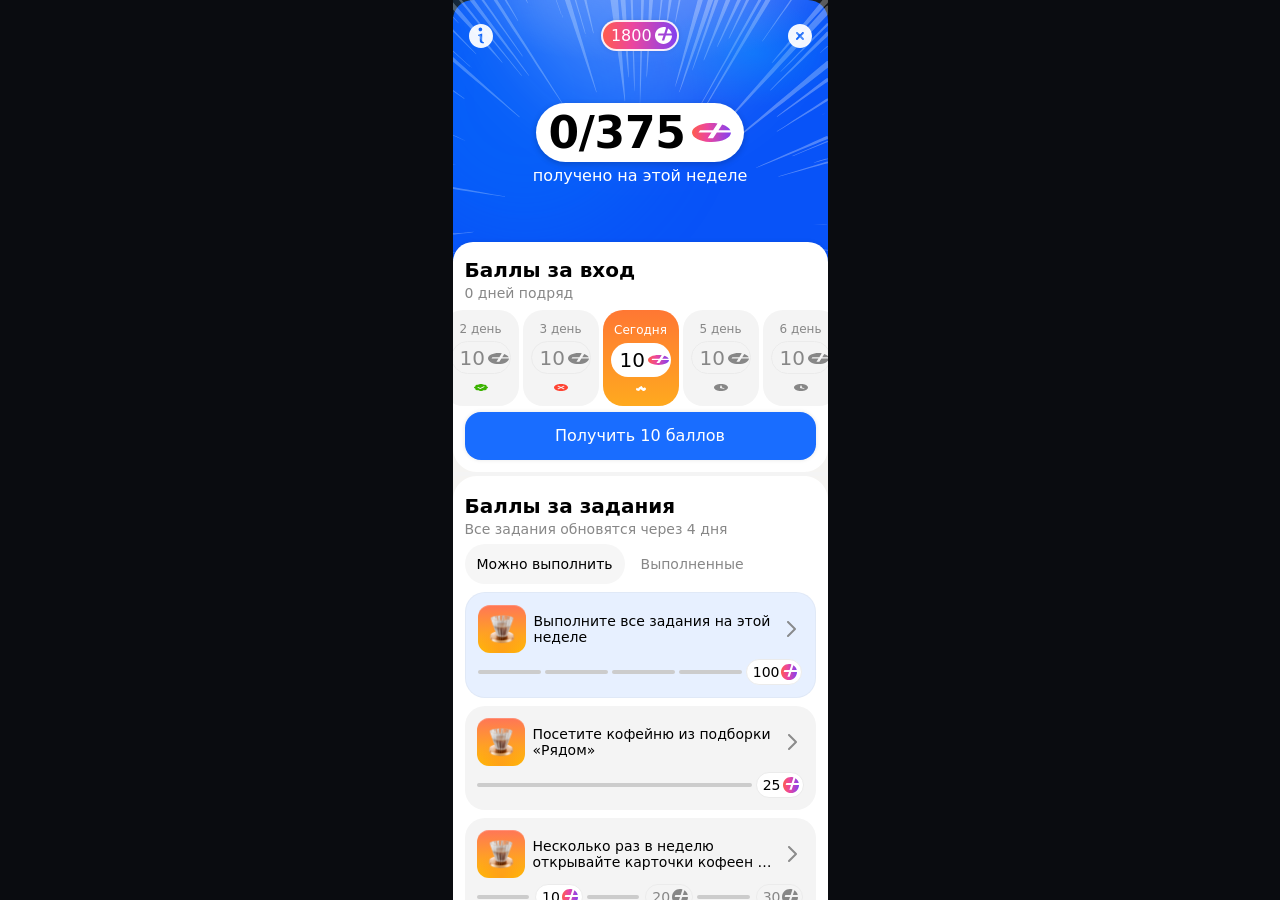
==== commit 5a41781c: "Фикс деплоя: лучи через img в HTML; скролл при открытии - hero-rays: src в разметке, без url() в CSS" ====
--- a/index.html
+++ b/index.html
@@ -13,8 +13,17 @@
     <div class="game">
       <div class="game__inner">
         <header class="game-hero" aria-label="Прогресс за неделю">
-          <!-- 2277:43684 — лучи (y -30, h 345, x на img -4.608), под пятнами 2277:43852 -->
-          <div class="game-hero__rays" aria-hidden="true"></div>
+          <!-- 2277:43684 — лучи: src от корня страницы (в git/pages фон из game.css с относительным url часто 404) -->
+          <div class="game-hero__rays" aria-hidden="true">
+            <img
+              class="game-hero__rays-img"
+              src="assets/screen/hero-rays.svg"
+              alt=""
+              width="380"
+              height="499"
+              decoding="async"
+            />
+          </div>
           <!-- 2277:43852 — два мягких пятна (SVG из макета), под градиентом свечения -->
           <div class="game-hero__blob game-hero__blob--1" aria-hidden="true">
             <div class="game-hero__blob-rot">
--- a/game.css
+++ b/game.css
@@ -58,7 +58,7 @@
   max-width: 100%;
 }
 
-/* 2277:43684 — y -30, h 345; фон вместо <img>: в iOS Safari object-fit+cover для SVG даёт неверный масштаб */
+/* 2277:43684 — y -30, h 345; img с src из HTML — путь вне game.css, деплой на /repo/ не ломает лучи */
 .game-hero__rays {
   position: absolute;
   left: 0;
@@ -70,14 +70,20 @@
   pointer-events: none;
   overflow: hidden;
   opacity: 0.99;
-  background-color: transparent;
-  background-image: url("assets/screen/hero-rays.svg");
-  background-repeat: no-repeat;
-  /* ширина как в макете 379.609 при ширине 375; высота по пропорции viewBox, верх 345px видим */
-  background-size: calc(100% + 4.608px) auto;
-  background-position: -4.608px 0;
   -webkit-backface-visibility: hidden;
   backface-visibility: hidden;
+}
+
+.game-hero__rays-img {
+  position: absolute;
+  left: -4.608px;
+  top: 0;
+  display: block;
+  width: calc(100% + 4.608px);
+  height: auto;
+  max-width: none;
+  /* без object-fit — в iOS Safari он для SVG кривит; верх 345px режет overflow родителя */
+  pointer-events: none;
 }
 
 /* Figma: два эллипса 278×285, rotate 90° + увеличенный кроп (inset) */
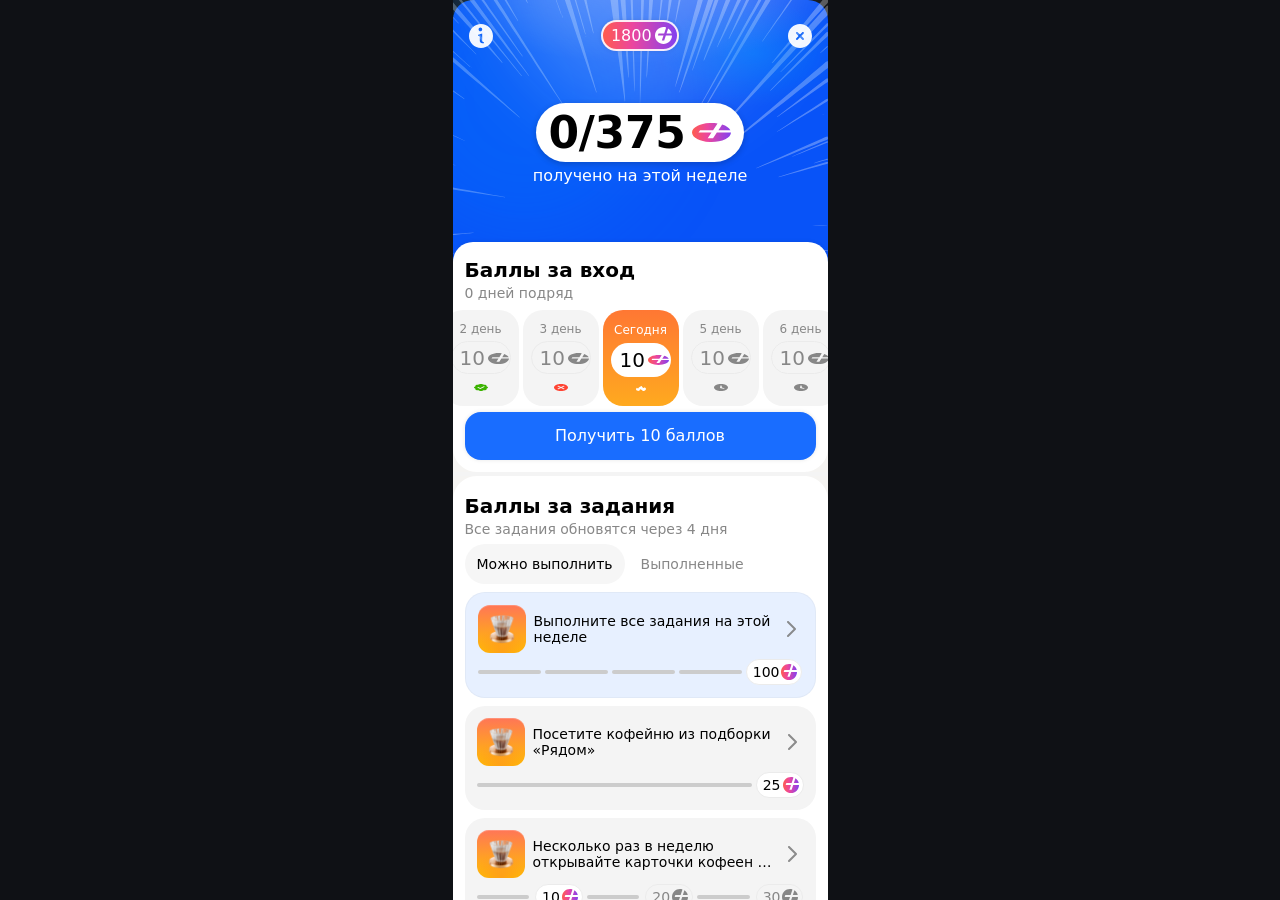
==== commit 7fa144ef: "Деплой GitHub Pages, правки UI и скриптов - workflow deploy-pages для публикации на GitHub Pages - g" ====
--- a/index.html
+++ b/index.html
@@ -3,43 +3,45 @@
   <head>
     <meta charset="UTF-8" />
     <meta name="viewport" content="width=device-width, initial-scale=1" />
-    <title>Геймцентр — задания</title>
+    <title>Геймцентр</title>
     <link rel="preconnect" href="https://yastatic.net" crossorigin />
     <link rel="stylesheet" href="fonts.css" />
     <link rel="stylesheet" href="styles.css" />
     <link rel="stylesheet" href="game.css" />
   </head>
   <body>
-    <div class="game">
+    <div class="screen-game">
+<div class="game">
       <div class="game__inner">
         <header class="game-hero" aria-label="Прогресс за неделю">
-          <!-- 2277:43684 — лучи: src от корня страницы (в git/pages фон из game.css с относительным url часто 404) -->
-          <div class="game-hero__rays" aria-hidden="true">
-            <img
-              class="game-hero__rays-img"
-              src="assets/screen/hero-rays.svg"
-              alt=""
-              width="380"
-              height="499"
-              decoding="async"
-            />
+          <div class="game-hero__decor" aria-hidden="true">
+            <!-- 2277:43684 — лучи + пятна на слое на всю высоту hero -->
+            <div class="game-hero__rays">
+              <img
+                class="game-hero__rays-img"
+                src="assets/screen/hero-rays.svg"
+                alt=""
+                width="380"
+                height="499"
+                decoding="async"
+              />
+            </div>
+            <div class="game-hero__blob game-hero__blob--1">
+              <div class="game-hero__blob-rot">
+                <div class="game-hero__blob-frame">
+                  <img class="game-hero__blob-img" src="assets/screen/hero-blob-1.svg" alt="" width="453" height="446" />
+                </div>
+              </div>
+            </div>
+            <div class="game-hero__blob game-hero__blob--2">
+              <div class="game-hero__blob-rot">
+                <div class="game-hero__blob-frame">
+                  <img class="game-hero__blob-img" src="assets/screen/hero-blob-2.svg" alt="" width="453" height="446" />
+                </div>
+              </div>
+            </div>
+            <div class="game-hero__glow"></div>
           </div>
-          <!-- 2277:43852 — два мягких пятна (SVG из макета), под градиентом свечения -->
-          <div class="game-hero__blob game-hero__blob--1" aria-hidden="true">
-            <div class="game-hero__blob-rot">
-              <div class="game-hero__blob-frame">
-                <img class="game-hero__blob-img" src="assets/screen/hero-blob-1.svg" alt="" width="453" height="446" />
-              </div>
-            </div>
-          </div>
-          <div class="game-hero__blob game-hero__blob--2" aria-hidden="true">
-            <div class="game-hero__blob-rot">
-              <div class="game-hero__blob-frame">
-                <img class="game-hero__blob-img" src="assets/screen/hero-blob-2.svg" alt="" width="453" height="446" />
-              </div>
-            </div>
-          </div>
-          <div class="game-hero__glow" aria-hidden="true"></div>
           <!-- 2314:16558: YS Text Medium 16/20, глифы 24/24 + Plus 20 (inset 6.25% → 17.5) -->
           <div class="game-header">
             <button type="button" class="game-header__ico" aria-label="Справка">
@@ -674,10 +676,11 @@
         </div>
       </div>
     </div>
+    </div>
     <script src="haptics.js"></script>
     <script src="coins.js"></script>
     <script src="tasks.js"></script>
     <script src="game.js"></script>
     <script src="daily-claim.js"></script>
   </body>
-</html>+</html>
--- a/game.css
+++ b/game.css
@@ -1,8 +1,22 @@
+/* Обёртка экрана: центрирование 375px; высота = окно, иначе блок растёт по контенту и .game__inner не скроллится */
+.screen-game {
+  width: 100%;
+  max-width: 375px;
+  margin: 0 auto;
+  height: 100%;
+  max-height: 100dvh;
+  min-height: 0;
+  display: flex;
+  flex-direction: column;
+  box-sizing: border-box;
+}
+
 /* Экран «штора» 2277:43683, max-w как в макете 375 — вьюпорт фиксирован, скролл внутри */
 .game {
+  flex: 1 1 auto;
+  min-height: 0;
   height: 100%;
   max-height: 100%;
-  min-height: 0;
   background: #0a0c10;
   padding: 0;
   display: flex;
@@ -39,6 +53,18 @@
   font-variant-numeric: lining-nums proportional-nums;
   /* tnum 0 — иначе шрифт держит моноширинные (tabular) цифры; pnum 1 + tnum 0 = proportional */
   font-feature-settings: "tnum" 0, "pnum" 1, "lnum" 1, "onum" 0, "case" 1;
+}
+
+/* Лучи + пятна: слой на всю область hero (иначе обрезка у короткого блока без текста) */
+.game-hero__decor {
+  position: absolute;
+  left: 0;
+  right: 0;
+  top: 0;
+  bottom: 0;
+  z-index: 0;
+  pointer-events: none;
+  overflow: visible;
 }
 
 /* Бейдж баланса: YS Text Medium, макет 2314:16558 — 'lnum' 1, 'pnum' 1 (без tnum/case) */
@@ -82,7 +108,8 @@
   width: calc(100% + 4.608px);
   height: auto;
   max-width: none;
-  /* без object-fit — в iOS Safari он для SVG кривит; верх 345px режет overflow родителя */
+  aspect-ratio: 379.609 / 499;
+  /* без object-fit — в iOS Safari он для SVG кривит; верх 345px режет overflow .game-hero__rays */
   pointer-events: none;
 }
 
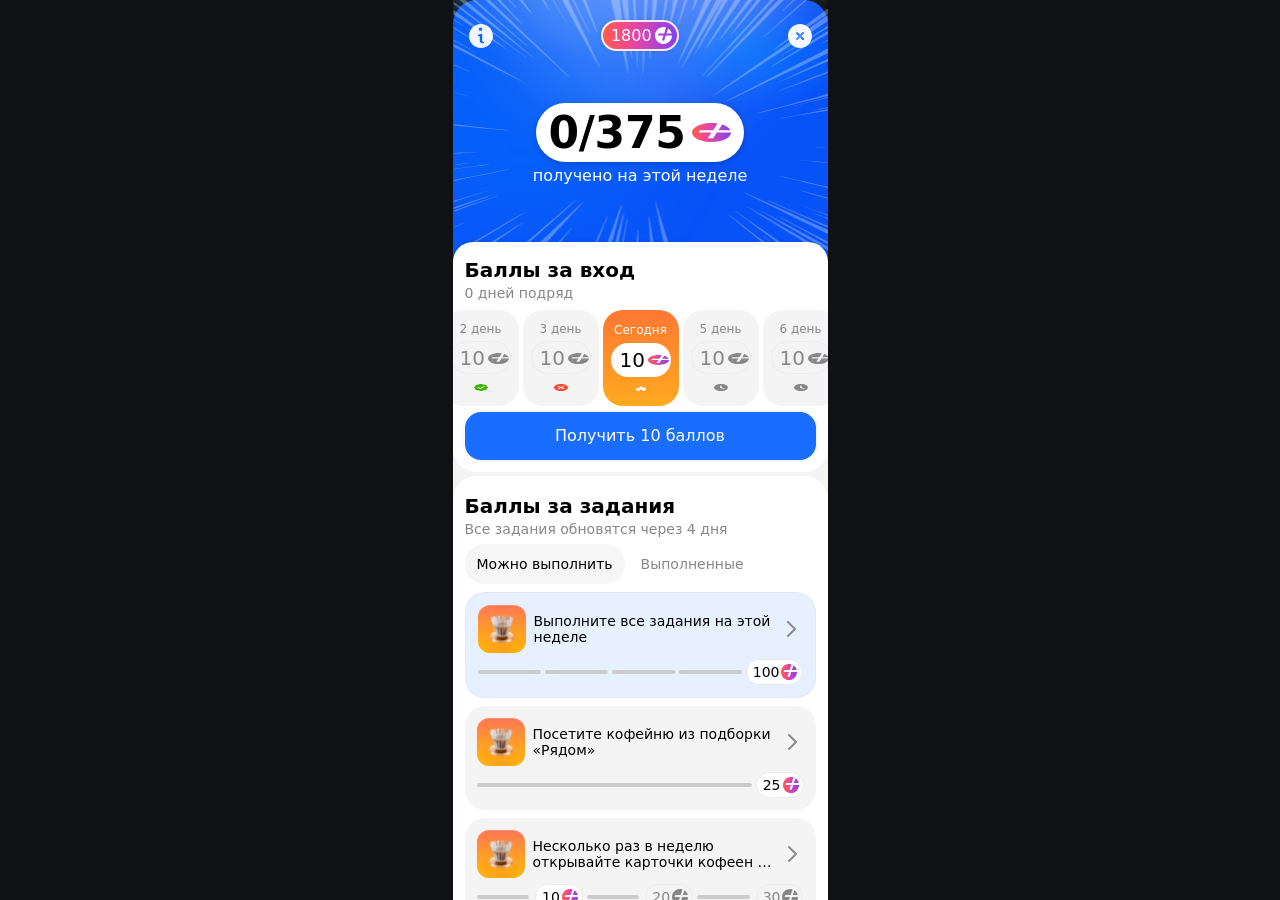
==== commit 383ab027: "Лучи из Figma 2277:43684 и правки hero - assets/screen/hero-rays.svg: экспорт узла Rays (375×251) - " ====
--- a/index.html
+++ b/index.html
@@ -15,14 +15,14 @@
       <div class="game__inner">
         <header class="game-hero" aria-label="Прогресс за неделю">
           <div class="game-hero__decor" aria-hidden="true">
-            <!-- 2277:43684 — лучи + пятна на слое на всю высоту hero -->
+            <!-- 2277:43684 Rays — фрейм 375×251 в макете -->
             <div class="game-hero__rays">
               <img
                 class="game-hero__rays-img"
                 src="assets/screen/hero-rays.svg"
                 alt=""
-                width="380"
-                height="499"
+                width="375"
+                height="251"
                 decoding="async"
               />
             </div>
--- a/game.css
+++ b/game.css
@@ -43,8 +43,8 @@
 .game-hero {
   position: relative;
   background: #0853f8;
-  /* Верх 20px; низ без скругления — иначе на стыке с .game-sheet видны «рожки» тёмного фона */
-  border-radius: 20px 20px 0 0;
+  /* 2277:43683 — верх 24px (Сurtain); низ без скругления */
+  border-radius: 24px 24px 0 0;
   /* пятна из макета (2277:43852) вылезают вверх — нельзя overflow: hidden */
   overflow: visible;
   z-index: 0;
@@ -84,32 +84,30 @@
   max-width: 100%;
 }
 
-/* 2277:43684 — y -30, h 345; img с src из HTML — путь вне game.css, деплой на /repo/ не ломает лучи */
+/* 2277:43684 Rays — макет: w375 × h251, top 0, left calc(50% + 0.5px) + translateX(-50%) */
 .game-hero__rays {
   position: absolute;
-  left: 0;
-  right: 0;
-  top: -30px;
-  width: 100%;
-  height: 345px;
-  z-index: 0;
+  left: calc(50% + 0.5px);
+  transform: translateX(-50%);
+  top: 0;
+  width: min(375px, 100%);
+  height: 251px;
   pointer-events: none;
   overflow: hidden;
   opacity: 0.99;
   -webkit-backface-visibility: hidden;
   backface-visibility: hidden;
+  z-index: 1;
 }
 
 .game-hero__rays-img {
   position: absolute;
-  left: -4.608px;
-  top: 0;
+  inset: 0;
   display: block;
-  width: calc(100% + 4.608px);
-  height: auto;
+  width: 100%;
+  height: 100%;
   max-width: none;
-  aspect-ratio: 379.609 / 499;
-  /* без object-fit — в iOS Safari он для SVG кривит; верх 345px режет overflow .game-hero__rays */
+  /* SVG в макете с fill по фрейму (preserveAspectRatio none в ассете) */
   pointer-events: none;
 }
 
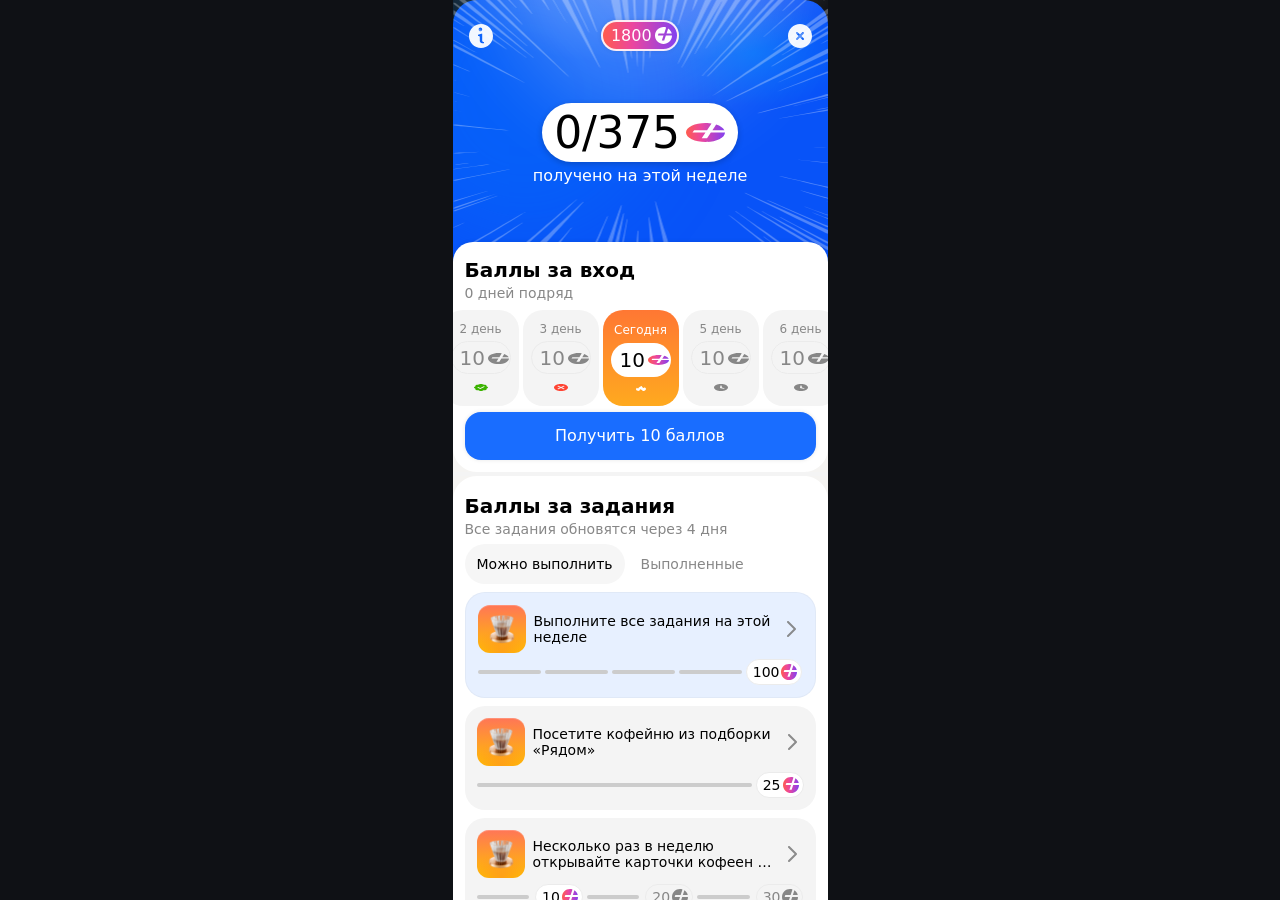
==== commit 41e921bd: "Попап подробностей задания: шит с анимацией, вылет иконки, список этапов для многошаговых - Bottom s" ====
--- a/index.html
+++ b/index.html
@@ -294,6 +294,8 @@
                   data-state="active"
                   data-task="spotlight"
                   data-task-title="Выполните все задания на этой неделе"
+                  data-task-detail-desc="Выполните все задания из списка ниже — после этого можно будет получить награду главного задания."
+                  data-task-detail-steps="Откройте раздел «Можно выполнить»|Выполните каждое простое и многоэтапное задание|Нажмите «Получить» за награду каждого задания"
                   aria-label="Главное задание недели: все задания выполнены"
                 >
                   <div class="award-card__top">
@@ -355,6 +357,8 @@
                   data-state="active"
                   data-task="extra1"
                   data-task-title="Посетите кофейню из подборки «Рядом»"
+                  data-task-detail-desc="Откройте карточку кофейни из подборки «Рядом» — так мы поймём, что вы воспользовались подсказкой."
+                  data-task-detail-steps="Перейдите на главный экран карт|Откройте подборку «Рядом»|Выберите кофейню и откройте её карточку"
                   aria-label="Простое задание: визит в кофейню"
                 >
                   <div class="award-card__top">
@@ -402,6 +406,10 @@
                   class="award-card award-card--active award-card--task-cursor award-card--task-cursor--active"
                   data-state="active"
                   data-task="milestone"
+                  data-task-detail-desc="Несколько раз в неделю открывайте карточки кофеен — на карте или из поиска. За каждый этап начисляются баллы."
+                  data-task-detail-steps="Найдите кофейню на карте или через поиск|Откройте карточку организации|Повторите нужное число раз за неделю"
+                  data-task-detail-stage-hints="Первый визит за неделю: откройте карточку любой кофейни — засчитается этап на 10 баллов.|||Второй визит в другой день или у другой точки — этап на 20 баллов.|||Третий визит за неделю — этап на 30 баллов, после него задание выполнено."
+                  data-task-detail-step-labels="1 кофейня|||2 кофейня|||3 кофейня"
                   aria-label="Этапы наград"
                 >
                   <div class="award-card__top">
@@ -482,6 +490,10 @@
                   data-state="active"
                   data-task="multi1"
                   data-task-title="Отзывы в течение недели — семь этапов наград"
+                  data-task-detail-desc="Оставляйте отзывы о посещениях в течение недели — награда начисляется за каждый этап."
+                  data-task-detail-steps="Откройте карточку места, где вы были|Оставьте отзыв|Дождитесь засчитанного этапа и получите баллы"
+                  data-task-detail-stage-hints="Первый отзыв за неделю — 10 баллов за этап.|||Второй отзыв — ещё 10 баллов.|||Третий отзыв — 10 баллов.|||Четвёртый отзыв — 10 баллов.|||Пятый отзыв — 10 баллов.|||Шестой отзыв — 10 баллов.|||Седьмой отзыв — 20 баллов, после него задание завершено."
+                  data-task-detail-step-labels="1-й отзыв|||2-й отзыв|||3-й отзыв|||4-й отзыв|||5-й отзыв|||6-й отзыв|||7-й отзыв"
                   aria-label="Этапы за отзывы: семь шагов"
                 >
                   <div class="award-card__top">
@@ -616,6 +628,8 @@
                   data-state="active"
                   data-task="bonus"
                   data-task-title="Откройте экран «Акции недели»"
+                  data-task-detail-desc="Один раз за неделю откройте экран с акциями — этого достаточно, чтобы задание засчиталось."
+                  data-task-detail-steps="Откройте меню или раздел «Акции недели»|Просмотрите подборку|Вернитесь к заданию и нажмите «Получить»"
                   aria-label="Простое задание: акции недели"
                 >
                   <div class="award-card__top">
@@ -677,6 +691,78 @@
       </div>
     </div>
     </div>
+
+    <div id="taskDetailRoot" class="task-detail" hidden>
+      <div class="task-detail__backdrop" tabindex="-1" aria-hidden="true"></div>
+      <div
+        class="task-detail__sheet"
+        role="dialog"
+        aria-modal="true"
+        aria-labelledby="taskDetailHeading"
+      >
+        <!-- Figma Task Details / Header 2286:16970: h 157, белая подложка только снизу 94px, иконка 132px −8° «вылетает» в зону оверлея -->
+        <div class="task-detail__hero" aria-hidden="true">
+          <div class="task-detail__hero-cap"></div>
+          <div class="task-detail__icon-rot">
+            <div class="task-detail__icon-bg">
+              <div class="task-detail__icon-inner">
+                <img
+                  class="task-detail__icon-img"
+                  id="taskDetailHeroImg"
+                  src="assets/coffee.png"
+                  width="64"
+                  height="64"
+                  alt=""
+                  decoding="async"
+                />
+              </div>
+            </div>
+          </div>
+        </div>
+        <div class="task-detail__scroll">
+          <div class="task-detail__block task-detail__block--text">
+            <h2 id="taskDetailHeading" class="task-detail__heading"></h2>
+            <p class="task-detail__lead" id="taskDetailLead" hidden></p>
+            <p class="task-detail__step-meta" id="taskDetailStepMeta" hidden></p>
+            <p class="task-detail__stage-hint" id="taskDetailStageHint" hidden></p>
+          </div>
+          <div class="task-detail__instr" id="taskDetailInstr" hidden>
+            <button type="button" class="task-detail__instr-toggle" id="taskDetailInstrToggle" aria-expanded="false">
+              Инструкция к заданию
+            </button>
+            <ol class="task-detail__steps" id="taskDetailSteps" hidden></ol>
+          </div>
+          <!-- Figma 2292:16984 TaskDetailsComposite — список этапов для многошаговых -->
+          <div class="task-detail__composite" id="taskDetailComposite" hidden aria-label="Этапы задания"></div>
+          <div class="task-detail__gift-block" id="taskDetailGift">
+            <div class="task-detail__sep" aria-hidden="true"></div>
+            <div class="task-detail__gift-row">
+              <div class="task-detail__gift-copy">
+                <p class="task-detail__gift-label">Подарок за выполнение</p>
+                <p class="task-detail__gift-status" id="taskDetailGiftStatus"></p>
+              </div>
+              <div class="task-detail__gift-tag" id="taskDetailGiftTag">
+                <span class="task-detail__gift-val" id="taskDetailGiftVal"></span>
+                <img
+                  class="task-detail__gift-ico"
+                  id="taskDetailGiftIco"
+                  src="assets/screen/award-coin-glyph-warm.svg"
+                  width="16"
+                  height="16"
+                  alt=""
+                  decoding="async"
+                />
+              </div>
+            </div>
+          </div>
+          <div class="task-detail__actions">
+            <button type="button" class="task-detail__btn" id="taskDetailAction"></button>
+          </div>
+          <div class="task-detail__home-bar" aria-hidden="true"><span class="task-detail__home-bar-pill"></span></div>
+        </div>
+      </div>
+    </div>
+
     <script src="haptics.js"></script>
     <script src="coins.js"></script>
     <script src="tasks.js"></script>
--- a/game.css
+++ b/game.css
@@ -204,59 +204,6 @@
 
 .game-header__ico:hover {
   opacity: 1;
-}
-
-/* Всплывающий +N при награде (см. daily-claim.js) */
-.game-balance__delta {
-  position: absolute;
-  top: 2px;
-  left: 50%;
-  z-index: 3;
-  margin: 0;
-  padding: 0;
-  font-size: 15px;
-  line-height: 18px;
-  font-weight: 600;
-  color: #fff;
-  text-shadow: 0 1px 3px rgba(0, 0, 0, 0.28);
-  pointer-events: none;
-  white-space: nowrap;
-  opacity: 0;
-  font-feature-settings: "lnum" 1, "pnum" 1;
-  font-variant-numeric: lining-nums proportional-nums;
-  font-family: "YS Text", system-ui, -apple-system, "Segoe UI", Roboto, sans-serif;
-  animation: game-balance-delta-float 1.1s ease-out forwards;
-  transform: translate3d(-50%, 0, 0) scale(0.92);
-}
-
-@keyframes game-balance-delta-float {
-  0% {
-    opacity: 0;
-    transform: translate3d(-50%, 6px, 0) scale(0.9);
-  }
-  12% {
-    opacity: 1;
-    transform: translate3d(-50%, 0, 0) scale(1.04);
-  }
-  100% {
-    opacity: 0;
-    transform: translate3d(-50%, -22px, 0) scale(0.98);
-  }
-}
-
-@keyframes game-balance-pill-bump {
-  0% {
-    transform: scale(1);
-  }
-  32% {
-    transform: scale(1.1);
-  }
-  64% {
-    transform: scale(1.02);
-  }
-  100% {
-    transform: scale(1);
-  }
 }
 
 .game-balance {
@@ -289,11 +236,6 @@
   transition: box-shadow 0.2s ease;
 }
 
-.game-balance__pill--bump {
-  animation: game-balance-pill-bump 0.65s cubic-bezier(0.22, 1, 0.36, 1) both;
-  box-shadow: 0 0 12px rgba(255, 255, 255, 0.5), 0 0 4px rgba(0, 0, 0, 0.1);
-}
-
 .game-balance__row {
   position: relative;
   display: flex;
@@ -386,6 +328,49 @@
   background: #fff;
   box-shadow: 0 2px 6px rgba(0, 0, 0, 0.2);
   box-sizing: border-box;
+  transform-origin: center center;
+  transition: transform 0.5s cubic-bezier(0.22, 1, 0.36, 1);
+}
+
+/* Начисление баллов — слегка крупнее (daily-claim.js / gameAddPoints) */
+.game-hero__week-pill--grow {
+  transform: scale(1.08);
+}
+
+/* После начисления — возврат с лёгким баунсом */
+.game-hero__week-pill--bounce {
+  transition: none;
+  animation: game-hero-week-pill-bounce 0.72s cubic-bezier(0.34, 1.45, 0.64, 1) forwards;
+}
+
+@keyframes game-hero-week-pill-bounce {
+  0% {
+    transform: scale(1.08);
+  }
+  38% {
+    transform: scale(0.97);
+  }
+  62% {
+    transform: scale(1.025);
+  }
+  82% {
+    transform: scale(0.995);
+  }
+  100% {
+    transform: scale(1);
+  }
+}
+
+@media (prefers-reduced-motion: reduce) {
+  .game-hero__week-pill {
+    transition: none;
+  }
+  .game-hero__week-pill--grow {
+    transform: none;
+  }
+  .game-hero__week-pill--bounce {
+    animation: none;
+  }
 }
 
 /* Source 44×44; глиф — absolute inset 6.25% (как в Figma), без лишнего flex-сдвига */
@@ -407,7 +392,7 @@
   box-sizing: border-box;
 }
 
-/* 4082:31179: YS Text Bold 44, leading normal — выравнивание по центру с иконкой 44 */
+/* 4082:31179: YS Text Medium 44, leading normal — выравнивание по центру с иконкой 44 */
 .game-hero__week-val {
   display: inline-flex;
   align-items: center;
@@ -417,7 +402,7 @@
   font-family: "YS Text", system-ui, -apple-system, "Segoe UI", Roboto, sans-serif;
   font-size: 44px;
   line-height: normal;
-  font-weight: 700;
+  font-weight: 500;
   font-style: normal;
   color: #000;
   font-synthesis: none;
@@ -1226,3 +1211,495 @@
   }
 }
 
+/* 2439:82680 — подробности задания (bottom sheet, Figma Task Details) */
+body.task-detail-open {
+  overflow: hidden;
+}
+
+.task-detail {
+  position: fixed;
+  inset: 0;
+  z-index: 30;
+  display: flex;
+  align-items: flex-end;
+  justify-content: center;
+  box-sizing: border-box;
+}
+
+.task-detail[hidden] {
+  display: none !important;
+}
+
+.task-detail__backdrop {
+  position: absolute;
+  inset: 0;
+  z-index: 0;
+  background: rgba(0, 0, 0, 0.4);
+  opacity: 0;
+  transition: opacity 0.34s ease;
+}
+
+.task-detail--open .task-detail__backdrop {
+  opacity: 1;
+}
+
+/* Ширина колонки как у .screen-game / .game__inner (max-width: 375px) */
+.task-detail__sheet {
+  position: relative;
+  z-index: 1;
+  display: flex;
+  flex-direction: column;
+  width: 100%;
+  max-width: 375px;
+  max-height: min(92vh, 720px);
+  overflow: visible;
+  background: transparent;
+  box-sizing: border-box;
+  box-shadow: 0 -8px 32px rgba(0, 0, 0, 0.12);
+  transform: translate3d(0, 100%, 0);
+  transition: transform 0.42s cubic-bezier(0.32, 0.72, 0, 1);
+}
+
+.task-detail--open .task-detail__sheet {
+  transform: translate3d(0, 0, 0);
+}
+
+/* 2286:16970 — зона 157px: верх без белой заливки (вылет), снизу 94px белая плашка со скруглением */
+/* z-index выше .task-detail__scroll: иначе белый фон скролла перекрывает overflow иконки у нижней границы шапки */
+.task-detail__hero {
+  position: relative;
+  z-index: 2;
+  flex-shrink: 0;
+  height: 157px;
+  box-sizing: border-box;
+  overflow: visible;
+}
+
+.task-detail__hero-cap {
+  position: absolute;
+  left: 0;
+  right: 0;
+  bottom: 0;
+  height: 94px;
+  background: #fff;
+  border-radius: 20px 20px 0 0;
+  z-index: 0;
+}
+
+/* 2286:16966 — Form 132×132, rotate −8°; центр в области шапки */
+.task-detail__icon-rot {
+  position: absolute;
+  left: 50%;
+  top: 50%;
+  z-index: 1;
+  display: flex;
+  align-items: center;
+  justify-content: center;
+  width: 149px;
+  height: 149px;
+  transform: translate(-50%, -50%) rotate(-8deg);
+  pointer-events: none;
+}
+
+.task-detail__icon-bg {
+  width: 132px;
+  height: 132px;
+  border-radius: 40px;
+  display: flex;
+  align-items: center;
+  justify-content: center;
+  background:
+    radial-gradient(110% 95% at 50% 100%, rgba(255, 119, 51, 0.42) 0%, rgba(255, 191, 0, 0) 55%),
+    linear-gradient(180deg, #ff7657 0%, #ffbf00 100%);
+  box-shadow: inset 0 1px 0 rgba(255, 255, 255, 0.2);
+}
+
+.task-detail__icon-inner {
+  display: flex;
+  align-items: center;
+  justify-content: center;
+  width: 72px;
+  height: 72px;
+  overflow: hidden;
+  border-radius: 14px;
+}
+
+.task-detail__icon-img {
+  display: block;
+  width: 72px;
+  height: 72px;
+  object-fit: cover;
+  object-position: center;
+}
+
+.task-detail__scroll {
+  position: relative;
+  z-index: 1;
+  flex: 1 1 auto;
+  min-height: 0;
+  overflow-x: hidden;
+  overflow-y: auto;
+  background: #fff;
+}
+
+.task-detail__block--text {
+  padding: 8px 16px 8px;
+  box-sizing: border-box;
+}
+
+.task-detail__heading {
+  margin: 0;
+  font-size: 24px;
+  line-height: 28px;
+  font-weight: 700;
+  color: #000;
+  font-family: "YS Text", system-ui, -apple-system, "Segoe UI", Roboto, sans-serif;
+  font-synthesis: none;
+  font-feature-settings: "lnum" 1, "pnum" 1;
+}
+
+.task-detail__lead {
+  margin: 8px 0 0;
+  font-size: 16px;
+  line-height: 20px;
+  font-weight: 400;
+  color: #000;
+  font-family: "YS Text", system-ui, -apple-system, "Segoe UI", Roboto, sans-serif;
+  font-synthesis: none;
+  font-feature-settings: "lnum" 1, "pnum" 1;
+}
+
+.task-detail__step-meta {
+  margin: 10px 0 0;
+  font-size: 14px;
+  line-height: 18px;
+  font-weight: 500;
+  color: #196dff;
+  font-family: "YS Text", system-ui, -apple-system, "Segoe UI", Roboto, sans-serif;
+  font-synthesis: none;
+  font-feature-settings: "lnum" 1, "pnum" 1;
+}
+
+.task-detail__stage-hint {
+  margin: 8px 0 0;
+  font-size: 16px;
+  line-height: 20px;
+  font-weight: 400;
+  color: #000;
+  font-family: "YS Text", system-ui, -apple-system, "Segoe UI", Roboto, sans-serif;
+  font-synthesis: none;
+  font-feature-settings: "lnum" 1, "pnum" 1;
+}
+
+.task-detail__instr {
+  padding: 0 16px 12px;
+  box-sizing: border-box;
+}
+
+.task-detail__instr-toggle {
+  display: block;
+  width: 100%;
+  margin: 0;
+  padding: 8px 0;
+  border: 0;
+  background: transparent;
+  cursor: pointer;
+  text-align: left;
+  font-size: 14px;
+  line-height: 16px;
+  font-weight: 500;
+  color: #196dff;
+  font-family: "YS Text", system-ui, -apple-system, "Segoe UI", Roboto, sans-serif;
+  font-synthesis: none;
+  font-feature-settings: "lnum" 1, "pnum" 1;
+}
+
+.task-detail__instr-toggle:hover {
+  opacity: 0.88;
+}
+
+.task-detail__instr--open .task-detail__instr-toggle {
+  display: none;
+}
+
+.task-detail__steps {
+  margin: 0;
+  padding: 0 0 0 1.25em;
+  font-size: 16px;
+  line-height: 20px;
+  font-weight: 400;
+  color: #000;
+  font-family: "YS Text", system-ui, -apple-system, "Segoe UI", Roboto, sans-serif;
+  list-style: decimal;
+}
+
+.task-detail__steps li {
+  margin: 0 0 0.25em;
+  padding-left: 0.25em;
+}
+
+.task-detail__steps li:last-child {
+  margin-bottom: 0;
+}
+
+/* Figma 2292:16984 TaskDetailsComposite — строки этапов, разделители, теги */
+.task-detail__composite {
+  padding: 0 0 4px;
+  background: #fff;
+}
+
+.task-detail__comp-row {
+  display: flex;
+  align-items: center;
+  gap: 12px;
+  padding: 8px 16px;
+  box-sizing: border-box;
+}
+
+.task-detail__comp-body {
+  flex: 1 1 0;
+  min-width: 0;
+}
+
+.task-detail__comp-title {
+  margin: 0;
+  font-size: 16px;
+  line-height: 20px;
+  font-weight: 400;
+  color: #000;
+  font-family: "YS Text", system-ui, -apple-system, "Segoe UI", Roboto, sans-serif;
+  font-synthesis: none;
+  font-feature-settings: "lnum" 1, "pnum" 1;
+}
+
+.task-detail__comp-meta {
+  display: flex;
+  align-items: center;
+  flex-wrap: wrap;
+  gap: 2px;
+  margin-top: 2px;
+}
+
+.task-detail__comp-check {
+  display: flex;
+  align-items: center;
+  justify-content: center;
+  width: 14px;
+  height: 14px;
+  flex-shrink: 0;
+}
+
+.task-detail__comp-check img {
+  display: block;
+  width: 14px;
+  height: 14px;
+}
+
+.task-detail__comp-status-ok {
+  font-size: 12px;
+  line-height: 14px;
+  font-weight: 500;
+  color: #3bb300;
+  font-family: "YS Text", system-ui, -apple-system, "Segoe UI", Roboto, sans-serif;
+  font-synthesis: none;
+  font-feature-settings: "lnum" 1, "pnum" 1;
+}
+
+.task-detail__comp-status-pending {
+  font-size: 12px;
+  line-height: 14px;
+  font-weight: 500;
+  color: #878787;
+  font-family: "YS Text", system-ui, -apple-system, "Segoe UI", Roboto, sans-serif;
+  font-synthesis: none;
+  font-feature-settings: "lnum" 1, "pnum" 1;
+}
+
+.task-detail__comp-tag {
+  flex-shrink: 0;
+  display: inline-flex;
+  align-items: center;
+  justify-content: center;
+  gap: 2px;
+  padding: 4px 4px 4px 6px;
+  border-radius: 100px;
+  border: 1px solid #ebebeb;
+  background: #fff;
+  font-size: 14px;
+  line-height: 16px;
+  font-weight: 500;
+  color: #000;
+  font-family: "YS Text", system-ui, -apple-system, "Segoe UI", Roboto, sans-serif;
+  font-feature-settings: "lnum" 1, "pnum" 1;
+  font-synthesis: none;
+}
+
+.task-detail__comp-tag-val {
+  line-height: 16px;
+}
+
+.task-detail__comp-tag-ico {
+  display: block;
+  width: 16px;
+  height: 16px;
+  flex-shrink: 0;
+  object-fit: contain;
+}
+
+.task-detail__comp-sep {
+  height: 1px;
+  margin: 0 16px;
+  background: #ebebeb;
+}
+
+.task-detail__gift-block {
+  padding: 0 0 4px;
+}
+
+.task-detail__sep {
+  height: 1px;
+  margin: 0 16px;
+  background: #ebebeb;
+}
+
+.task-detail__gift-row {
+  display: flex;
+  align-items: center;
+  gap: 12px;
+  padding: 8px 16px;
+  box-sizing: border-box;
+}
+
+.task-detail__gift-copy {
+  flex: 1 1 0;
+  min-width: 0;
+}
+
+.task-detail__gift-label {
+  margin: 0;
+  font-size: 16px;
+  line-height: 20px;
+  font-weight: 500;
+  color: #000;
+  font-family: "YS Text", system-ui, -apple-system, "Segoe UI", Roboto, sans-serif;
+  font-synthesis: none;
+  font-feature-settings: "lnum" 1, "pnum" 1;
+}
+
+.task-detail__gift-status {
+  margin: 2px 0 0;
+  font-size: 12px;
+  line-height: 14px;
+  font-weight: 500;
+  color: #878787;
+  font-family: "YS Text", system-ui, -apple-system, "Segoe UI", Roboto, sans-serif;
+  font-synthesis: none;
+  font-feature-settings: "lnum" 1, "pnum" 1;
+}
+
+.task-detail__gift-tag {
+  flex-shrink: 0;
+  display: inline-flex;
+  align-items: center;
+  justify-content: center;
+  gap: 2px;
+  padding: 4px 4px 4px 6px;
+  border-radius: 100px;
+  border: 1px solid #ebebeb;
+  background: #fff;
+  font-size: 14px;
+  line-height: 16px;
+  font-weight: 500;
+  color: #000;
+  font-family: "YS Text", system-ui, -apple-system, "Segoe UI", Roboto, sans-serif;
+  font-feature-settings: "lnum" 1, "pnum" 1;
+  font-synthesis: none;
+}
+
+.task-detail__gift-val {
+  line-height: 16px;
+}
+
+.task-detail__gift-ico {
+  display: block;
+  width: 16px;
+  height: 16px;
+  flex-shrink: 0;
+  object-fit: contain;
+}
+
+.task-detail__actions {
+  padding: 16px;
+  box-sizing: border-box;
+}
+
+.task-detail__btn {
+  display: block;
+  width: 100%;
+  border: 0;
+  border-radius: 16px;
+  font-size: 16px;
+  line-height: 20px;
+  font-weight: 500;
+  font-family: "YS Text", system-ui, -apple-system, "Segoe UI", Roboto, sans-serif;
+  font-feature-settings: "lnum" 1, "pnum" 1;
+  padding: 14px 16px;
+  text-align: center;
+  cursor: pointer;
+  box-sizing: border-box;
+  transition: background 0.12s ease, transform 0.1s ease, opacity 0.12s ease;
+}
+
+.task-detail__btn--secondary {
+  background: #f6f6f6;
+  color: #4d4d4d;
+}
+
+.task-detail__btn--secondary:hover {
+  background: #ececec;
+}
+
+.task-detail__btn--primary {
+  background: #196dff;
+  color: #fff;
+}
+
+.task-detail__btn--primary:hover {
+  background: #155fcc;
+}
+
+.task-detail__btn:active {
+  transform: scale(0.99);
+}
+
+.task-detail__home-bar {
+  position: relative;
+  min-height: 21px;
+  background: #fff;
+}
+
+.task-detail__home-bar-pill {
+  display: block;
+  position: absolute;
+  left: 50%;
+  bottom: 8px;
+  width: 135px;
+  height: 5px;
+  margin-left: -67.5px;
+  border-radius: 100px;
+  background: #000;
+}
+
+@media (prefers-reduced-motion: reduce) {
+  .task-detail__btn:active {
+    transform: none;
+  }
+  .task-detail__icon-rot {
+    transform: translate(-50%, -50%);
+  }
+  .task-detail__backdrop,
+  .task-detail__sheet {
+    transition: none !important;
+  }
+}
+
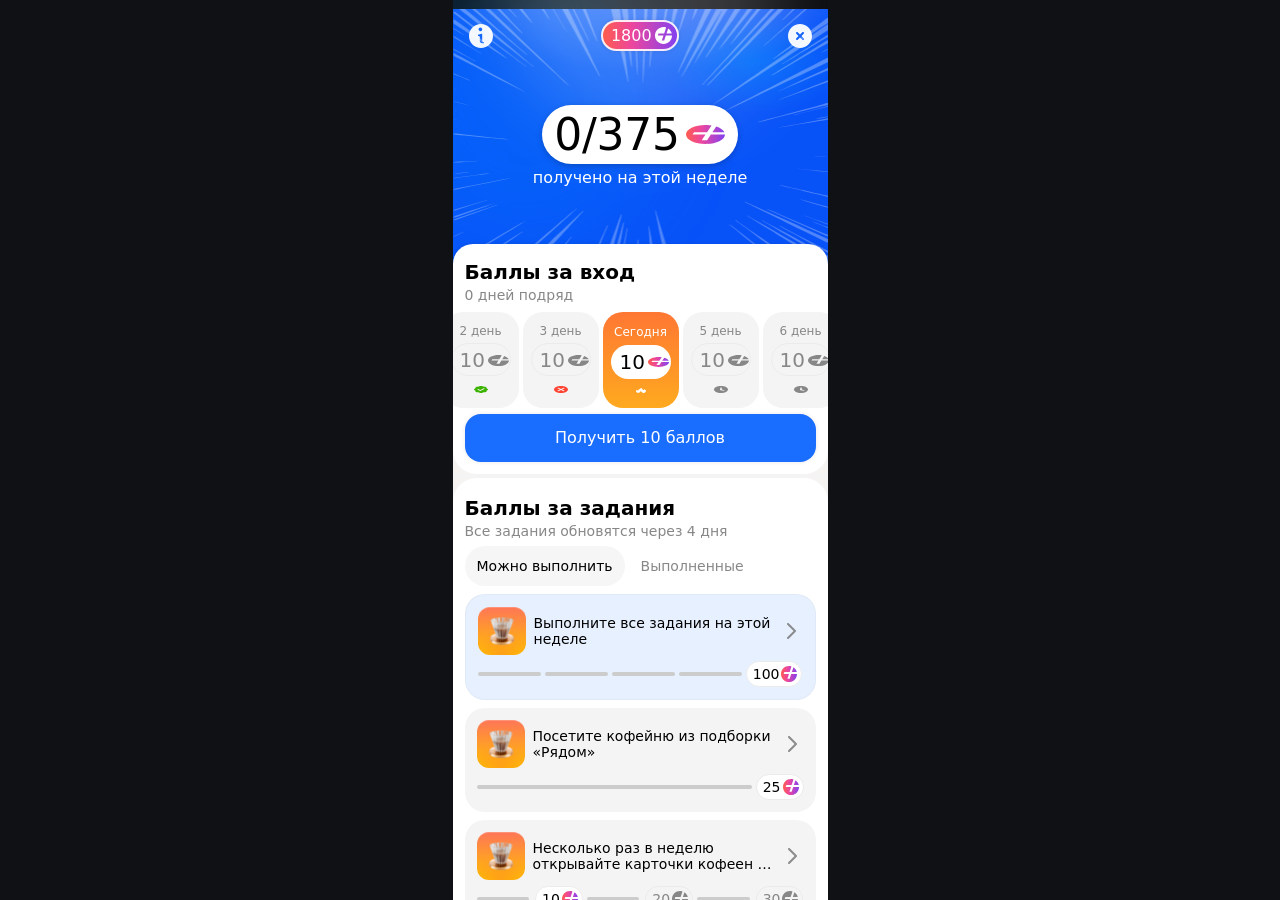
==== commit dc5f852e: "Геймцентр: липкая шапка с размытием фона и переключением иконок при скролле Made-with: Cursor" ====
--- a/index.html
+++ b/index.html
@@ -13,6 +13,65 @@
     <div class="screen-game">
 <div class="game">
       <div class="game__inner">
+        <!-- 4082:30374 — шапка липкая при скролле; вынесена из .game-hero, чтобы z-index был выше .game-sheet -->
+        <div class="game-header">
+          <button type="button" class="game-header__ico" aria-label="Справка">
+            <span class="game-header__ico-stack" aria-hidden="true">
+              <img
+                class="game-header__ico-img game-header__ico-img--light"
+                src="assets/screen/header-icon-info.svg"
+                width="24"
+                height="24"
+                alt=""
+                decoding="async"
+              />
+              <img
+                class="game-header__ico-img game-header__ico-img--dark"
+                src="assets/screen/header-icon-info-secondary.svg"
+                width="24"
+                height="24"
+                alt=""
+                decoding="async"
+              />
+            </span>
+          </button>
+          <div class="game-balance">
+            <div class="game-balance__pill" role="status" aria-label="Баланс баллов">
+              <div class="game-balance__row">
+                <span class="game-balance__value" id="headerBalanceValue">1800</span>
+                <div class="game-balance__ico-box" aria-hidden="true">
+                  <img
+                    class="game-balance__ico"
+                    src="assets/screen/balance-plus-glyph.svg"
+                    alt=""
+                    decoding="async"
+                  />
+                </div>
+              </div>
+            </div>
+          </div>
+          <button type="button" class="game-header__ico" aria-label="Закрыть">
+            <span class="game-header__ico-stack" aria-hidden="true">
+              <img
+                class="game-header__ico-img game-header__ico-img--light"
+                src="assets/screen/header-icon-close.svg"
+                width="24"
+                height="24"
+                alt=""
+                decoding="async"
+              />
+              <img
+                class="game-header__ico-img game-header__ico-img--dark"
+                src="assets/screen/header-icon-close-secondary.svg"
+                width="24"
+                height="24"
+                alt=""
+                decoding="async"
+              />
+            </span>
+          </button>
+        </div>
+        <div class="game-header-scroll-sentinel" aria-hidden="true"></div>
         <header class="game-hero" aria-label="Прогресс за неделю">
           <div class="game-hero__decor" aria-hidden="true">
             <!-- 2277:43684 Rays — фрейм 375×251 в макете -->
@@ -41,44 +100,6 @@
               </div>
             </div>
             <div class="game-hero__glow"></div>
-          </div>
-          <!-- 2314:16558: YS Text Medium 16/20, глифы 24/24 + Plus 20 (inset 6.25% → 17.5) -->
-          <div class="game-header">
-            <button type="button" class="game-header__ico" aria-label="Справка">
-              <img
-                class="game-header__ico-img"
-                src="assets/screen/header-icon-info.svg"
-                width="24"
-                height="24"
-                alt=""
-                decoding="async"
-              />
-            </button>
-            <div class="game-balance">
-              <div class="game-balance__pill" role="status" aria-label="Баланс баллов">
-                <div class="game-balance__row">
-                  <span class="game-balance__value" id="headerBalanceValue">1800</span>
-                  <div class="game-balance__ico-box" aria-hidden="true">
-                    <img
-                      class="game-balance__ico"
-                      src="assets/screen/balance-plus-glyph.svg"
-                      alt=""
-                      decoding="async"
-                    />
-                  </div>
-                </div>
-              </div>
-            </div>
-            <button type="button" class="game-header__ico" aria-label="Закрыть">
-              <img
-                class="game-header__ico-img"
-                src="assets/screen/header-icon-close.svg"
-                width="24"
-                height="24"
-                alt=""
-                decoding="async"
-              />
-            </button>
           </div>
           <div class="game-hero__text">
             <h1 class="game-hero__title-sr">Выполняйте задания за баллы</h1>
--- a/game.css
+++ b/game.css
@@ -26,6 +26,8 @@
 }
 
 .game__inner {
+  /* Высота ряда шапки (py 20 + контент ~24) — стык с .game-hero при отрицательном margin */
+  --game-header-offset: 64px;
   flex: 1 1 auto;
   min-height: 0;
   max-width: 375px;
@@ -43,8 +45,10 @@
 .game-hero {
   position: relative;
   background: #0853f8;
-  /* 2277:43683 — верх 24px (Сurtain); низ без скругления */
-  border-radius: 24px 24px 0 0;
+  /* Шапка вынесена в .game-header — без скругления у шапки */
+  border-radius: 0;
+  margin-top: calc(-1 * var(--game-header-offset, 64px));
+  padding-top: var(--game-header-offset, 64px);
   /* пятна из макета (2277:43852) вылезают вверх — нельзя overflow: hidden */
   overflow: visible;
   z-index: 0;
@@ -171,39 +175,117 @@
   pointer-events: none;
 }
 
+/* Маркер под шапкой: когда уезжает из вьюпорта скролла — включаем .game-header--scrolled (см. game.js) */
+.game-header-scroll-sentinel {
+  flex-shrink: 0;
+  width: 100%;
+  height: 2px;
+  margin: 0;
+  padding: 0;
+  pointer-events: none;
+  visibility: hidden;
+}
+
 .game-header {
-  position: relative;
-  z-index: 2;
+  /* 4082:30374 — до скролла прозрачная; после — размытие контента под шапкой (frosted glass) */
+  --icons-secondary: #878787;
+  position: sticky;
+  top: 0;
+  z-index: 3;
   display: flex;
   align-items: center;
   justify-content: space-between;
   gap: 16px;
   /* 2314:16558: py 20, px 16 */
   padding: 20px 16px;
+  background: transparent;
+  transition:
+    background-color 0.22s ease,
+    box-shadow 0.22s ease,
+    -webkit-backdrop-filter 0.22s ease,
+    backdrop-filter 0.22s ease;
+}
+
+.game-header--scrolled {
+  /* Полупрозрачная плёнка + blur контента сзади (без сплошного #fff) */
+  background: rgba(255, 255, 255, 0.58);
+  -webkit-backdrop-filter: blur(18px) saturate(1.35);
+  backdrop-filter: blur(18px) saturate(1.35);
+  box-shadow: 0 1px 0 rgba(0, 0, 0, 0.05);
+}
+
+@media (prefers-reduced-transparency: reduce) {
+  .game-header--scrolled {
+    background: rgba(255, 255, 255, 0.92);
+    -webkit-backdrop-filter: none;
+    backdrop-filter: none;
+  }
 }
 
 .game-header__ico {
+  display: flex;
+  align-items: center;
+  justify-content: center;
   width: 24px;
   height: 24px;
-  display: block;
+  min-width: 24px;
+  min-height: 24px;
   border: 0;
   padding: 0;
   background: transparent;
   cursor: pointer;
   flex-shrink: 0;
-  line-height: 0;
   opacity: 0.95;
   transition: opacity 0.12s ease;
+}
+
+/* Два слоя img (белый / secondary) — без CSS-mask, чтобы иконки не схлопывались в части браузеров */
+.game-header__ico-stack {
+  position: relative;
+  display: block;
+  width: 24px;
+  height: 24px;
+  flex-shrink: 0;
 }
 
 .game-header__ico-img {
   display: block;
   width: 24px;
   height: 24px;
+  min-width: 24px;
+  min-height: 24px;
+}
+
+.game-header__ico-img--dark {
+  position: absolute;
+  left: 0;
+  top: 0;
+  opacity: 0;
+  transition: opacity 0.22s ease;
+}
+
+.game-header__ico-img--light {
+  transition: opacity 0.22s ease;
+}
+
+.game-header--scrolled .game-header__ico-img--light {
+  opacity: 0;
+}
+
+.game-header--scrolled .game-header__ico-img--dark {
+  opacity: 1;
 }
 
 .game-header__ico:hover {
   opacity: 1;
+}
+
+@media (prefers-reduced-motion: reduce) {
+  .game-header,
+  .game-header__ico-img--dark,
+  .game-header__ico-img--light {
+    transition: none;
+  }
 }
 
 .game-balance {
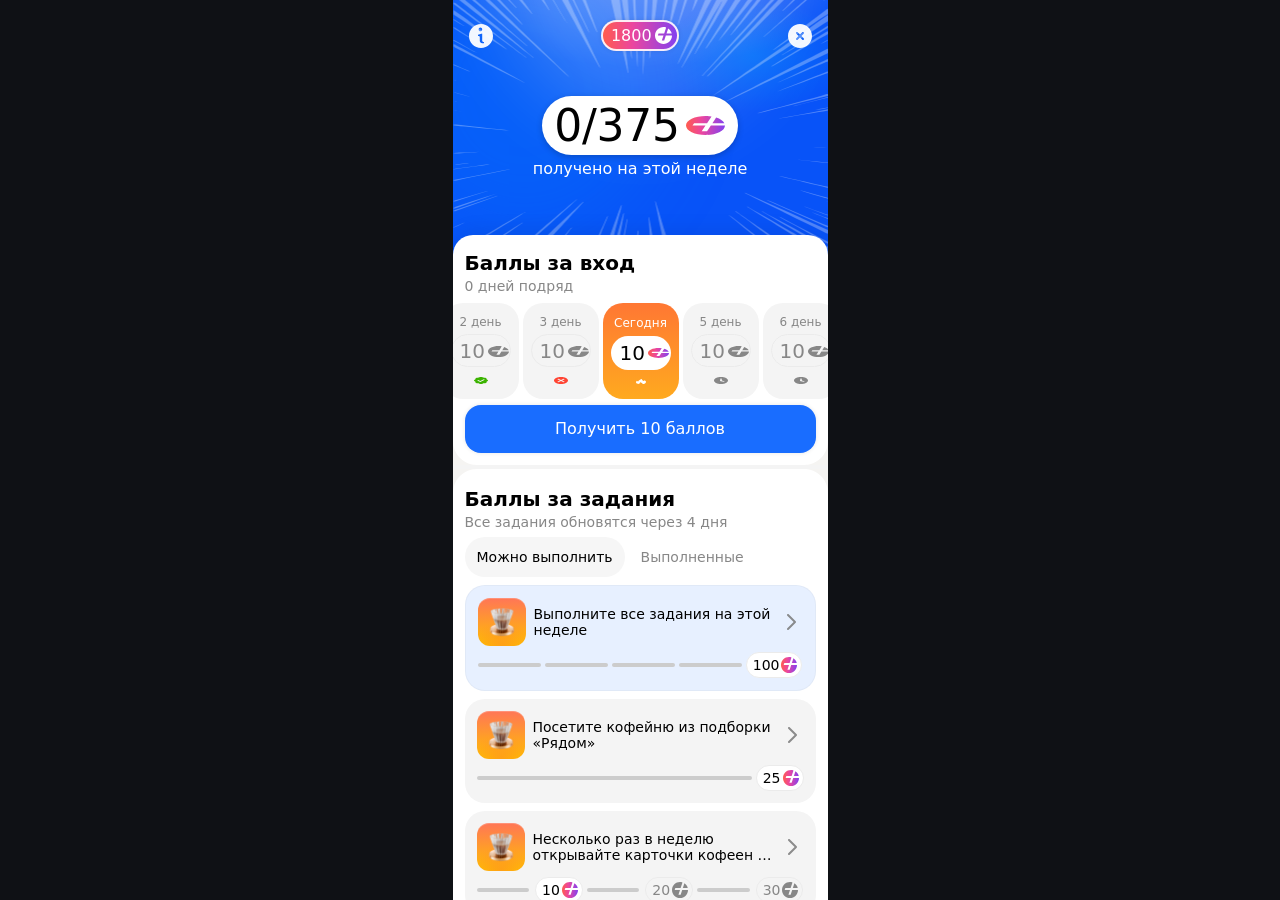
==== commit 8869544f: "UI: basic/new header, белый new header, тень листа без полосы снизу - Разделение basic header (герой" ====
--- a/index.html
+++ b/index.html
@@ -13,65 +13,8 @@
     <div class="screen-game">
 <div class="game">
       <div class="game__inner">
-        <!-- 4082:30374 — шапка липкая при скролле; вынесена из .game-hero, чтобы z-index был выше .game-sheet -->
-        <div class="game-header">
-          <button type="button" class="game-header__ico" aria-label="Справка">
-            <span class="game-header__ico-stack" aria-hidden="true">
-              <img
-                class="game-header__ico-img game-header__ico-img--light"
-                src="assets/screen/header-icon-info.svg"
-                width="24"
-                height="24"
-                alt=""
-                decoding="async"
-              />
-              <img
-                class="game-header__ico-img game-header__ico-img--dark"
-                src="assets/screen/header-icon-info-secondary.svg"
-                width="24"
-                height="24"
-                alt=""
-                decoding="async"
-              />
-            </span>
-          </button>
-          <div class="game-balance">
-            <div class="game-balance__pill" role="status" aria-label="Баланс баллов">
-              <div class="game-balance__row">
-                <span class="game-balance__value" id="headerBalanceValue">1800</span>
-                <div class="game-balance__ico-box" aria-hidden="true">
-                  <img
-                    class="game-balance__ico"
-                    src="assets/screen/balance-plus-glyph.svg"
-                    alt=""
-                    decoding="async"
-                  />
-                </div>
-              </div>
-            </div>
-          </div>
-          <button type="button" class="game-header__ico" aria-label="Закрыть">
-            <span class="game-header__ico-stack" aria-hidden="true">
-              <img
-                class="game-header__ico-img game-header__ico-img--light"
-                src="assets/screen/header-icon-close.svg"
-                width="24"
-                height="24"
-                alt=""
-                decoding="async"
-              />
-              <img
-                class="game-header__ico-img game-header__ico-img--dark"
-                src="assets/screen/header-icon-close-secondary.svg"
-                width="24"
-                height="24"
-                alt=""
-                decoding="async"
-              />
-            </span>
-          </button>
-        </div>
-        <div class="game-header-scroll-sentinel" aria-hidden="true"></div>
+        <!-- basic header в герое (под белым листом); new header — только после порога скролла, над листом -->
+        <div class="game-main">
         <header class="game-hero" aria-label="Прогресс за неделю">
           <div class="game-hero__decor" aria-hidden="true">
             <!-- 2277:43684 Rays — фрейм 375×251 в макете -->
@@ -100,6 +43,47 @@
               </div>
             </div>
             <div class="game-hero__glow"></div>
+          </div>
+          <div class="game-header-basic">
+            <button type="button" class="game-header__ico" aria-label="Справка">
+              <span class="game-header__ico-stack" aria-hidden="true">
+                <img
+                  class="game-header__ico-img"
+                  src="assets/screen/header-icon-info.svg"
+                  width="24"
+                  height="24"
+                  alt=""
+                  decoding="async"
+                />
+              </span>
+            </button>
+            <div class="game-balance">
+              <div class="game-balance__pill" role="status" aria-label="Баланс баллов">
+                <div class="game-balance__row">
+                  <span class="game-balance__value js-header-balance-value" id="headerBalanceValue">1800</span>
+                  <div class="game-balance__ico-box" aria-hidden="true">
+                    <img
+                      class="game-balance__ico"
+                      src="assets/screen/balance-plus-glyph.svg"
+                      alt=""
+                      decoding="async"
+                    />
+                  </div>
+                </div>
+              </div>
+            </div>
+            <button type="button" class="game-header__ico" aria-label="Закрыть">
+              <span class="game-header__ico-stack" aria-hidden="true">
+                <img
+                  class="game-header__ico-img"
+                  src="assets/screen/header-icon-close.svg"
+                  width="24"
+                  height="24"
+                  alt=""
+                  decoding="async"
+                />
+              </span>
+            </button>
           </div>
           <div class="game-hero__text">
             <h1 class="game-hero__title-sr">Выполняйте задания за баллы</h1>
@@ -125,6 +109,7 @@
             </div>
           </div>
         </header>
+        <div class="game-scroll">
         <div class="game-sheet">
           <div class="game-slab">
             <h2 class="game-slab__h">Баллы за вход</h2>
@@ -708,6 +693,52 @@
               </div>
             </div>
           </section>
+        </div>
+        </div>
+        <div class="game-header-new" aria-hidden="true">
+          <div class="game-header-new__frost" aria-hidden="true"></div>
+          <div class="game-header-new__row">
+            <button type="button" class="game-header__ico" aria-label="Справка">
+              <span class="game-header__ico-stack" aria-hidden="true">
+                <img
+                  class="game-header__ico-img"
+                  src="assets/screen/header-icon-info-secondary.svg"
+                  width="24"
+                  height="24"
+                  alt=""
+                  decoding="async"
+                />
+              </span>
+            </button>
+            <div class="game-balance">
+              <div class="game-balance__pill" role="status" aria-label="Баланс баллов">
+                <div class="game-balance__row">
+                  <span class="game-balance__value js-header-balance-value">1800</span>
+                  <div class="game-balance__ico-box" aria-hidden="true">
+                    <img
+                      class="game-balance__ico"
+                      src="assets/screen/balance-plus-glyph.svg"
+                      alt=""
+                      decoding="async"
+                    />
+                  </div>
+                </div>
+              </div>
+            </div>
+            <button type="button" class="game-header__ico" aria-label="Закрыть">
+              <span class="game-header__ico-stack" aria-hidden="true">
+                <img
+                  class="game-header__ico-img"
+                  src="assets/screen/header-icon-close-secondary.svg"
+                  width="24"
+                  height="24"
+                  alt=""
+                  decoding="async"
+                />
+              </span>
+            </button>
+          </div>
+        </div>
         </div>
       </div>
     </div>
--- a/game.css
+++ b/game.css
@@ -1,4 +1,4 @@
-/* Обёртка экрана: центрирование 375px; высота = окно, иначе блок растёт по контенту и .game__inner не скроллится */
+/* Обёртка экрана: центрирование 375px; колонка flex без вертикального скролла — скролл в .game-scroll */
 .screen-game {
   width: 100%;
   max-width: 375px;
@@ -33,19 +33,65 @@
   max-width: 375px;
   width: 100%;
   margin: 0 auto;
+  display: flex;
+  flex-direction: column;
+  overflow: hidden;
+  box-sizing: border-box;
+}
+
+/* Герой + скролл: слой скролла на весь .game-main (наезд белого на синий при прокрутке).
+   padding-top: резерв под абсолютную шапку (раньше шапка была отдельным рядом и давала ту же высоту). */
+.game-main {
+  flex: 1 1 auto;
+  min-height: 0;
+  position: relative;
+  overflow: visible;
+  background: #0853f8;
+  box-sizing: border-box;
+  padding-top: var(--game-header-offset, 64px);
+}
+
+.game-scroll {
+  /* Расстояние от верха .game-main до низа .game-hero (см. game.js), не просто height героя */
+  --game-hero-h: 280px;
+  /* |margin-top| у .game-sheet — порог размытой шапки в game.js; меньше — больше воздуха над листом у подписи героя */
+  --game-sheet-pull: 44px;
+  position: absolute;
+  /* Вверх на высоту шапки: вьюпорт скролла совпадает с зоной под иконками — белый лист может уехать под шапку */
+  left: 0;
+  right: 0;
+  bottom: 0;
+  top: calc(-1 * var(--game-header-offset, 64px));
+  /* Выше слоя героя: белый лист перекрывает .game-header-basic */
+  z-index: 5;
   overflow-x: hidden;
   overflow-y: auto;
   overscroll-behavior: contain;
   -webkit-overflow-scrolling: touch;
-  padding: 0 0 32px;
-  box-sizing: border-box;
+  /* Прозрачная зона = герой; + offset — расстояние от верха расширенного скролла до низа героя */
+  --game-scroll-pad: calc(var(--game-hero-h) + var(--game-header-offset, 64px));
+  padding-top: var(--game-scroll-pad);
+  padding-bottom: 32px;
+  padding-left: 0;
+  padding-right: 0;
+  box-sizing: border-box;
+  /* Ниже зоны героя — белый фон (в т.ч. под padding-bottom), иначе просвечивает синий .game-main */
+  background-image: linear-gradient(
+    to bottom,
+    transparent 0,
+    transparent var(--game-scroll-pad),
+    #fff var(--game-scroll-pad)
+  );
+  pointer-events: auto;
 }
 
 /* --- Синий хедер: proportional + lining, явно снимаем tnum (по умолчанию цифры YS с табл. шириной) */
 .game-hero {
   position: relative;
+  flex-shrink: 0;
+  box-sizing: border-box;
   background: #0853f8;
-  /* Шапка вынесена в .game-header — без скругления у шапки */
+  /* Basic header — .game-header-basic внутри героя */
   border-radius: 0;
   margin-top: calc(-1 * var(--game-header-offset, 64px));
   padding-top: var(--game-header-offset, 64px);
@@ -175,51 +221,84 @@
   pointer-events: none;
 }
 
-/* Маркер под шапкой: когда уезжает из вьюпорта скролла — включаем .game-header--scrolled (см. game.js) */
-.game-header-scroll-sentinel {
-  flex-shrink: 0;
-  width: 100%;
-  height: 2px;
-  margin: 0;
-  padding: 0;
-  pointer-events: none;
-  visibility: hidden;
-}
-
-.game-header {
-  /* 4082:30374 — до скролла прозрачная; после — размытие контента под шапкой (frosted glass) */
-  --icons-secondary: #878787;
-  position: sticky;
+/* Basic header: стартовая шапка в слое героя; перекрывается белым листом (.game-scroll выше по z-index) */
+.game-header-basic {
+  --icons-secondary: #ccc;
+  position: absolute;
+  left: 0;
+  right: 0;
   top: 0;
-  z-index: 3;
+  width: 100%;
+  box-sizing: border-box;
+  z-index: 4;
   display: flex;
   align-items: center;
   justify-content: space-between;
   gap: 16px;
-  /* 2314:16558: py 20, px 16 */
   padding: 20px 16px;
   background: transparent;
+}
+
+/* New header: белая полоса + те же контролы; только после порога скролла (game.js), над белым листом */
+.game-header-new {
+  position: absolute;
+  left: 0;
+  right: 0;
+  top: 0;
+  width: 100%;
+  box-sizing: border-box;
+  z-index: 16;
+  opacity: 0;
+  visibility: hidden;
+  pointer-events: none;
+  transform: translateY(-100%);
   transition:
-    background-color 0.22s ease,
-    box-shadow 0.22s ease,
-    -webkit-backdrop-filter 0.22s ease,
-    backdrop-filter 0.22s ease;
-}
-
-.game-header--scrolled {
-  /* Полупрозрачная плёнка + blur контента сзади (без сплошного #fff) */
-  background: rgba(255, 255, 255, 0.58);
-  -webkit-backdrop-filter: blur(18px) saturate(1.35);
-  backdrop-filter: blur(18px) saturate(1.35);
+    transform 0.38s cubic-bezier(0.22, 1, 0.36, 1),
+    opacity 0.28s ease,
+    visibility 0s linear 0.38s;
+}
+
+.game-header-new--visible {
+  opacity: 1;
+  visibility: visible;
+  pointer-events: auto;
+  transform: translateY(0);
+  transition:
+    transform 0.38s cubic-bezier(0.22, 1, 0.36, 1),
+    opacity 0.28s ease,
+    visibility 0s linear 0s;
+}
+
+.game-header-new__frost {
+  position: absolute;
+  inset: 0;
+  z-index: 0;
+  pointer-events: none;
+  background: transparent;
+}
+
+.game-header-new--visible .game-header-new__frost {
+  background: #fff;
   box-shadow: 0 1px 0 rgba(0, 0, 0, 0.05);
 }
 
-@media (prefers-reduced-transparency: reduce) {
-  .game-header--scrolled {
-    background: rgba(255, 255, 255, 0.92);
-    -webkit-backdrop-filter: none;
-    backdrop-filter: none;
-  }
+.game-header-new__row {
+  position: relative;
+  z-index: 1;
+  display: flex;
+  align-items: center;
+  justify-content: space-between;
+  gap: 16px;
+  padding: 20px 16px;
+  box-sizing: border-box;
+}
+
+.game-header-basic > .game-header__ico,
+.game-header-basic > .game-balance,
+.game-header-new__row > .game-header__ico,
+.game-header-new__row > .game-balance {
+  position: relative;
+  z-index: 1;
 }
 
 .game-header__ico {
@@ -268,23 +347,27 @@
   transition: opacity 0.22s ease;
 }
 
-.game-header--scrolled .game-header__ico-img--light {
-  opacity: 0;
-}
-
-.game-header--scrolled .game-header__ico-img--dark {
-  opacity: 1;
-}
-
 .game-header__ico:hover {
   opacity: 1;
 }
 
 @media (prefers-reduced-motion: reduce) {
-  .game-header,
   .game-header__ico-img--dark,
   .game-header__ico-img--light {
     transition: none;
+  }
+
+  .game-header-new {
+    transition:
+      opacity 0.2s ease,
+      visibility 0s linear 0.2s;
+  }
+
+  .game-header-new--visible {
+    transform: none;
+    transition:
+      opacity 0.2s ease,
+      visibility 0s linear 0s;
   }
 }
 
@@ -497,7 +580,7 @@
 
 /* 2277:43866: YS Text Medium 16/20 */
 .game-hero__sub {
-  margin: 0;
+  margin: 0 0 20px;
   width: 100%;
   text-align: center;
   color: var(--text-color-bg, #fff);
@@ -510,16 +593,24 @@
   font-feature-settings: "lnum" 1, "pnum" 1;
 }
 
-/* Белый лист — pt 8px у фрейма Weekly; скругление 20pt */
+/* Белый лист — pt 8px у фрейма Weekly; скругление только сверху (снизу без скругления — без просвета синего).
+   Отрицательный margin к стыку с героем: закрывает синюю щель между лучами и скруглением листа.
+   pointer-events: контейнер не ловит клики — они проходят к шапке под листом; контент листа — auto */
 .game-sheet {
   position: relative;
   z-index: 1;
-  margin-top: -24px;
+  margin-top: calc(-1 * var(--game-sheet-pull, 24px));
   background: #fff;
-  border-radius: 20px;
-  box-shadow: 0 0 4px rgba(0, 0, 0, 0.1);
+  border-radius: 20px 20px 0 0;
+  /* Только «вверх» к герою: полное 0 0 4px давало серую линию снизу листа на белом padding скролла */
+  box-shadow: 0 -6px 20px rgba(0, 0, 0, 0.06);
   padding: 8px 0 8px;
   overflow: visible;
+  pointer-events: none;
+}
+
+.game-sheet * {
+  pointer-events: auto;
 }
 
 .game-sheet h2,
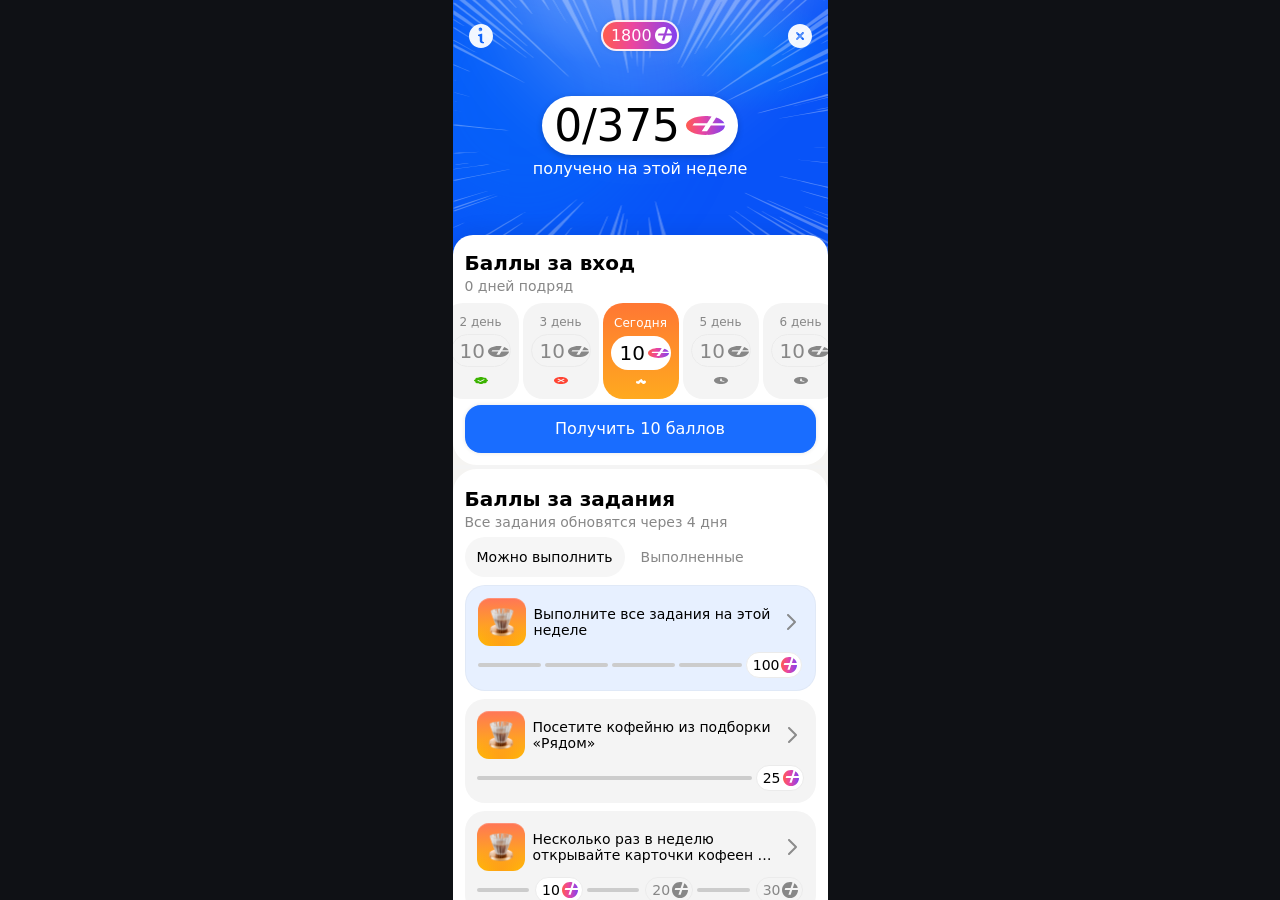
==== commit 6dc4a4c8: "feat(game): пилюля недели в new header, стили Figma; правки скролла и лучей - Неделя 0/375 в центре " ====
--- a/index.html
+++ b/index.html
@@ -91,7 +91,7 @@
               <div class="game-hero__week-block">
                 <div class="game-hero__week-row">
                   <div class="game-hero__week-pill" role="status" aria-label="Прогресс за неделю по баллам">
-                    <span class="game-hero__week-val" id="headerWeekProgress">0/375</span>
+                    <span class="game-hero__week-val js-header-week-value" id="headerWeekProgress">0/375</span>
                     <div class="game-hero__week-ico" aria-hidden="true">
                       <img
                         class="game-hero__week-ico-img"
@@ -711,13 +711,17 @@
               </span>
             </button>
             <div class="game-balance">
-              <div class="game-balance__pill" role="status" aria-label="Баланс баллов">
+              <div
+                class="game-balance__pill game-header-new__week-pill"
+                role="status"
+                aria-label="Прогресс за неделю по баллам"
+              >
                 <div class="game-balance__row">
-                  <span class="game-balance__value js-header-balance-value">1800</span>
+                  <span class="game-balance__value js-header-week-value">0/375</span>
                   <div class="game-balance__ico-box" aria-hidden="true">
                     <img
                       class="game-balance__ico"
-                      src="assets/screen/balance-plus-glyph.svg"
+                      src="assets/screen/week-progress-plus.svg"
                       alt=""
                       decoding="async"
                     />
--- a/game.css
+++ b/game.css
@@ -71,16 +71,18 @@
   /* Прозрачная зона = герой; + offset — расстояние от верха расширенного скролла до низа героя */
   --game-scroll-pad: calc(var(--game-hero-h) + var(--game-header-offset, 64px));
   padding-top: var(--game-scroll-pad);
-  padding-bottom: 32px;
+  padding-bottom: 0;
   padding-left: 0;
   padding-right: 0;
   box-sizing: border-box;
-  /* Ниже зоны героя — белый фон (в т.ч. под padding-bottom), иначе просвечивает синий .game-main */
+  display: flex;
+  flex-direction: column;
+  min-height: 0;
+  /* Верх без заливки — герой с лучами. Снизу полоса белого градиента: иначе при оверскролле снизу просвечивает синий .game-main (полоска). Контент .game-sheet рисуется поверх фона. */
   background-image: linear-gradient(
-    to bottom,
-    transparent 0,
-    transparent var(--game-scroll-pad),
-    #fff var(--game-scroll-pad)
+    to top,
+    #ffffff 0,
+    rgba(255, 255, 255, 0) min(200px, 40vh)
   );
   pointer-events: auto;
 }
@@ -150,6 +152,11 @@
   z-index: 1;
 }
 
+/* Пока тянем лист — растягивается сама картинка лучей (game.js), не контейнер */
+.game-hero__rays.game-hero__rays--pulling {
+  overflow: visible;
+}
+
 .game-hero__rays-img {
   position: absolute;
   inset: 0;
@@ -157,8 +164,14 @@
   width: 100%;
   height: 100%;
   max-width: none;
+  transform-origin: 50% 0;
+  transition: transform 0.45s cubic-bezier(0.22, 1, 0.36, 1);
   /* SVG в макете с fill по фрейму (preserveAspectRatio none в ассете) */
   pointer-events: none;
+}
+
+.game-hero__rays.game-hero__rays--pulling .game-hero__rays-img {
+  transition: none;
 }
 
 /* Figma: два эллипса 278×285, rotate 90° + увеличенный кроп (inset) */
@@ -299,6 +312,37 @@
 .game-header-new__row > .game-balance {
   position: relative;
   z-index: 1;
+}
+
+/* Figma 2402:45799 Tag — белый фон, border separator #ebebeb (Геймцентр) */
+.game-header-new .game-balance__pill.game-header-new__week-pill {
+  border: 1px solid #ebebeb;
+  background: #fff;
+  box-shadow: none;
+  padding: 4px 4px 4px 6px;
+}
+
+.game-header-new .game-header-new__week-pill .game-balance__row {
+  gap: 2px;
+  padding: 0;
+  min-width: 0;
+}
+
+.game-header-new .game-header-new__week-pill .game-balance__value {
+  color: #000;
+  font-size: 14px;
+  line-height: 16px;
+  font-weight: 500;
+}
+
+.game-header-new .game-header-new__week-pill .game-balance__ico-box {
+  width: 16px;
+  height: 16px;
+}
+
+.game-header-new .game-header-new__week-pill .game-balance__ico {
+  width: 14px;
+  height: 14px;
 }
 
 .game-header__ico {
@@ -604,7 +648,9 @@
   border-radius: 20px 20px 0 0;
   /* Только «вверх» к герою: полное 0 0 4px давало серую линию снизу листа на белом padding скролла */
   box-shadow: 0 -6px 20px rgba(0, 0, 0, 0.06);
-  padding: 8px 0 8px;
+  /* Растягиваем лист до низа вьюпорта скролла, если контента мало; нижний отступ был в .game-scroll — перенесён сюда */
+  flex: 1 0 auto;
+  padding: 8px 0 max(32px, env(safe-area-inset-bottom, 0px));
   overflow: visible;
   pointer-events: none;
 }
